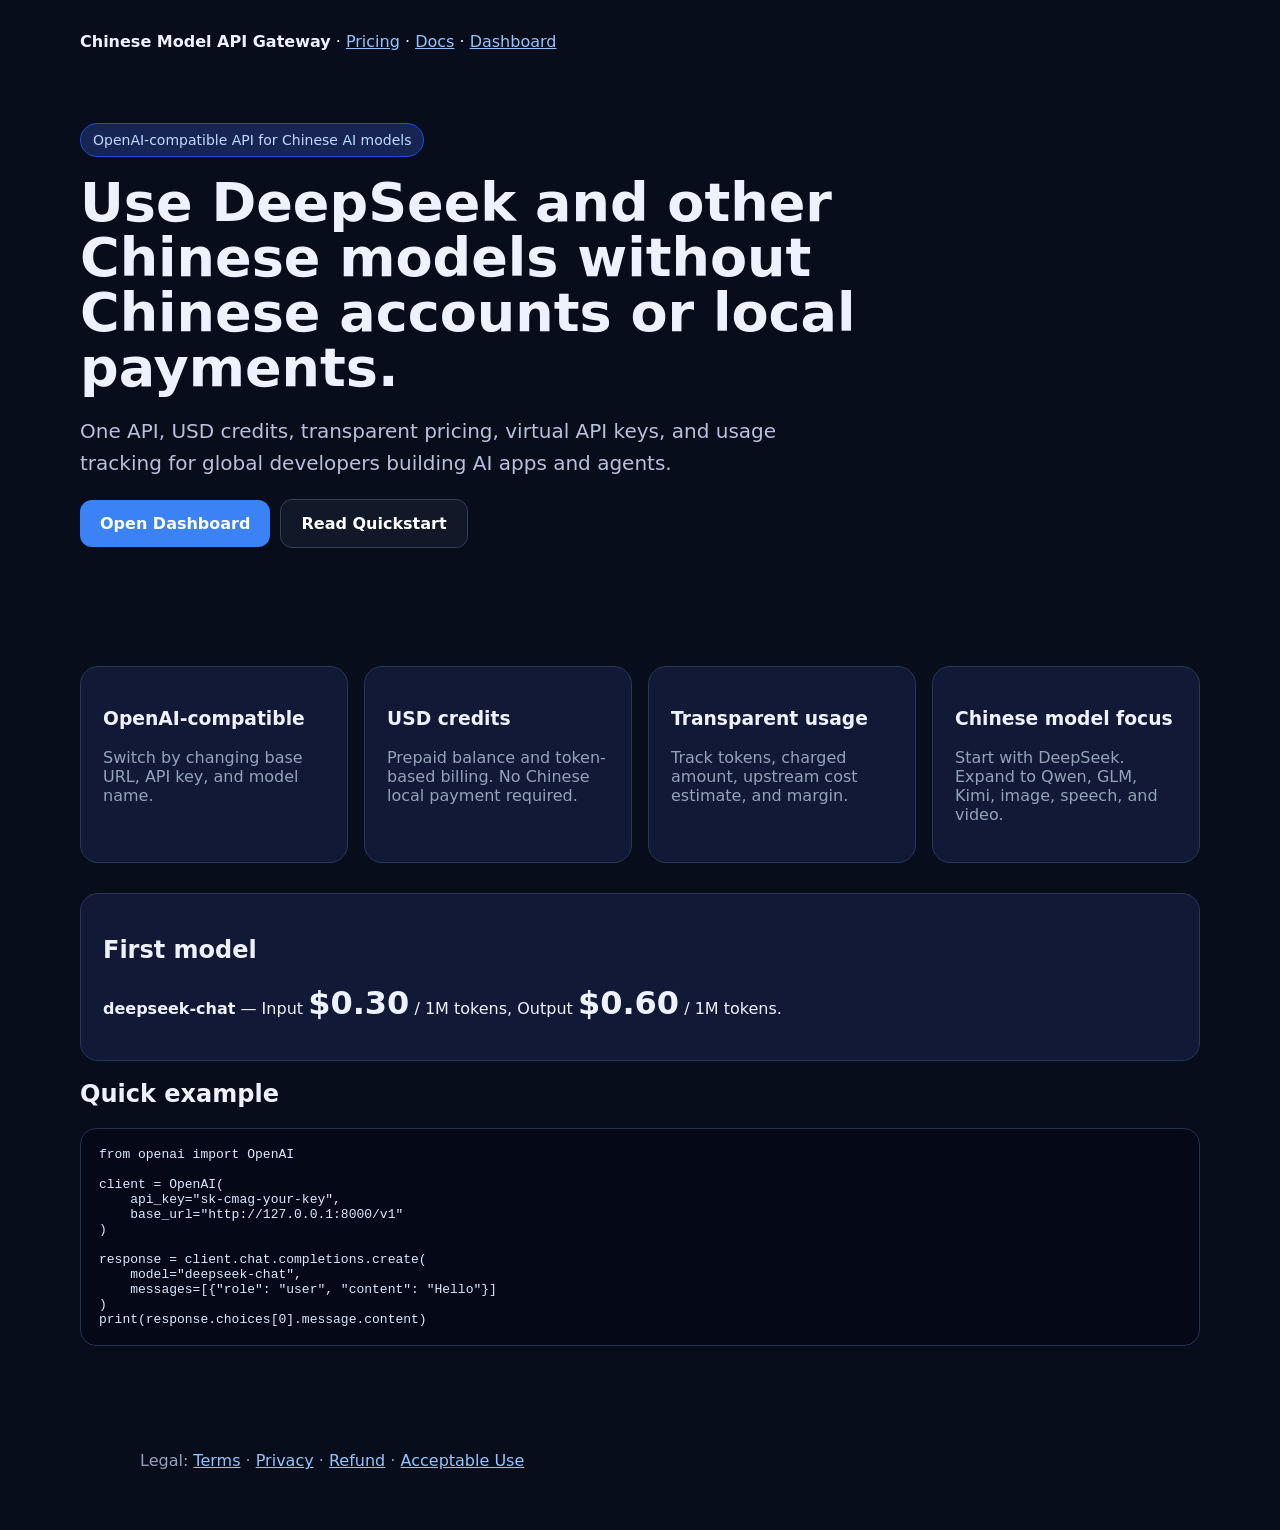
==== index.html @ 223d91c4 "Deploy ModelBridge API static preview site" ====
<!doctype html><html lang="en"><head><meta charset="utf-8"/><meta name="viewport" content="width=device-width,initial-scale=1"/><title>Chinese Model API Gateway</title><style>body{margin:0;font-family:Inter,system-ui,-apple-system,BlinkMacSystemFont,"Segoe UI",sans-serif;background:#080d1c;color:#eef2ff}a{color:#93c5fd}.wrap{max-width:1120px;margin:auto;padding:32px}.hero{padding:72px 0}.badge{display:inline-block;background:#172554;color:#bfdbfe;border:1px solid #1d4ed8;border-radius:999px;padding:8px 12px;font-size:14px}.h1{font-size:54px;line-height:1.02;font-weight:900;margin:18px 0;max-width:860px}.sub{font-size:20px;line-height:1.6;color:#b6c2da;max-width:780px}.btn{display:inline-block;background:#3b82f6;color:white;text-decoration:none;padding:14px 20px;border-radius:12px;font-weight:800;margin-right:10px}.btn2{background:#111827;border:1px solid #334155}.grid{display:grid;grid-template-columns:repeat(auto-fit,minmax(240px,1fr));gap:16px;margin:30px 0}.card{background:#111936;border:1px solid #293756;border-radius:18px;padding:22px}.muted{color:#94a3b8}.price{font-size:32px;font-weight:900}.code{background:#050816;border:1px solid #26334f;border-radius:16px;padding:18px;overflow:auto;color:#dbeafe}</style></head><body><div class="wrap"><nav><b>Chinese Model API Gateway</b> · <a href="pricing.html">Pricing</a> · <a href="docs/">Docs</a> · <a href="dashboard.html">Dashboard</a></nav><section class="hero"><span class="badge">OpenAI-compatible API for Chinese AI models</span><div class="h1">Use DeepSeek and other Chinese models without Chinese accounts or local payments.</div><p class="sub">One API, USD credits, transparent pricing, virtual API keys, and usage tracking for global developers building AI apps and agents.</p><p><a class="btn" href="dashboard.html">Open Dashboard</a><a class="btn btn2" href="docs/">Read Quickstart</a></p></section><section class="grid"><div class="card"><h3>OpenAI-compatible</h3><p class="muted">Switch by changing base URL, API key, and model name.</p></div><div class="card"><h3>USD credits</h3><p class="muted">Prepaid balance and token-based billing. No Chinese local payment required.</p></div><div class="card"><h3>Transparent usage</h3><p class="muted">Track tokens, charged amount, upstream cost estimate, and margin.</p></div><div class="card"><h3>Chinese model focus</h3><p class="muted">Start with DeepSeek. Expand to Qwen, GLM, Kimi, image, speech, and video.</p></div></section><section class="card"><h2>First model</h2><p><b>deepseek-chat</b> — Input <span class="price">$0.30</span> / 1M tokens, Output <span class="price">$0.60</span> / 1M tokens.</p></section><section><h2>Quick example</h2><pre class="code">from openai import OpenAI

client = OpenAI(
    api_key="sk-cmag-your-key",
    base_url="http://127.0.0.1:8000/v1"
)

response = client.chat.completions.create(
    model="deepseek-chat",
    messages=[{"role": "user", "content": "Hello"}]
)
print(response.choices[0].message.content)</pre></section></div><footer style="max-width:1000px;margin:40px auto;padding:20px;color:#94a3b8">Legal: <a href="legal/terms.html">Terms</a> · <a href="legal/privacy.html">Privacy</a> · <a href="legal/refund.html">Refund</a> · <a href="legal/acceptable-use.html">Acceptable Use</a></footer></body></html>
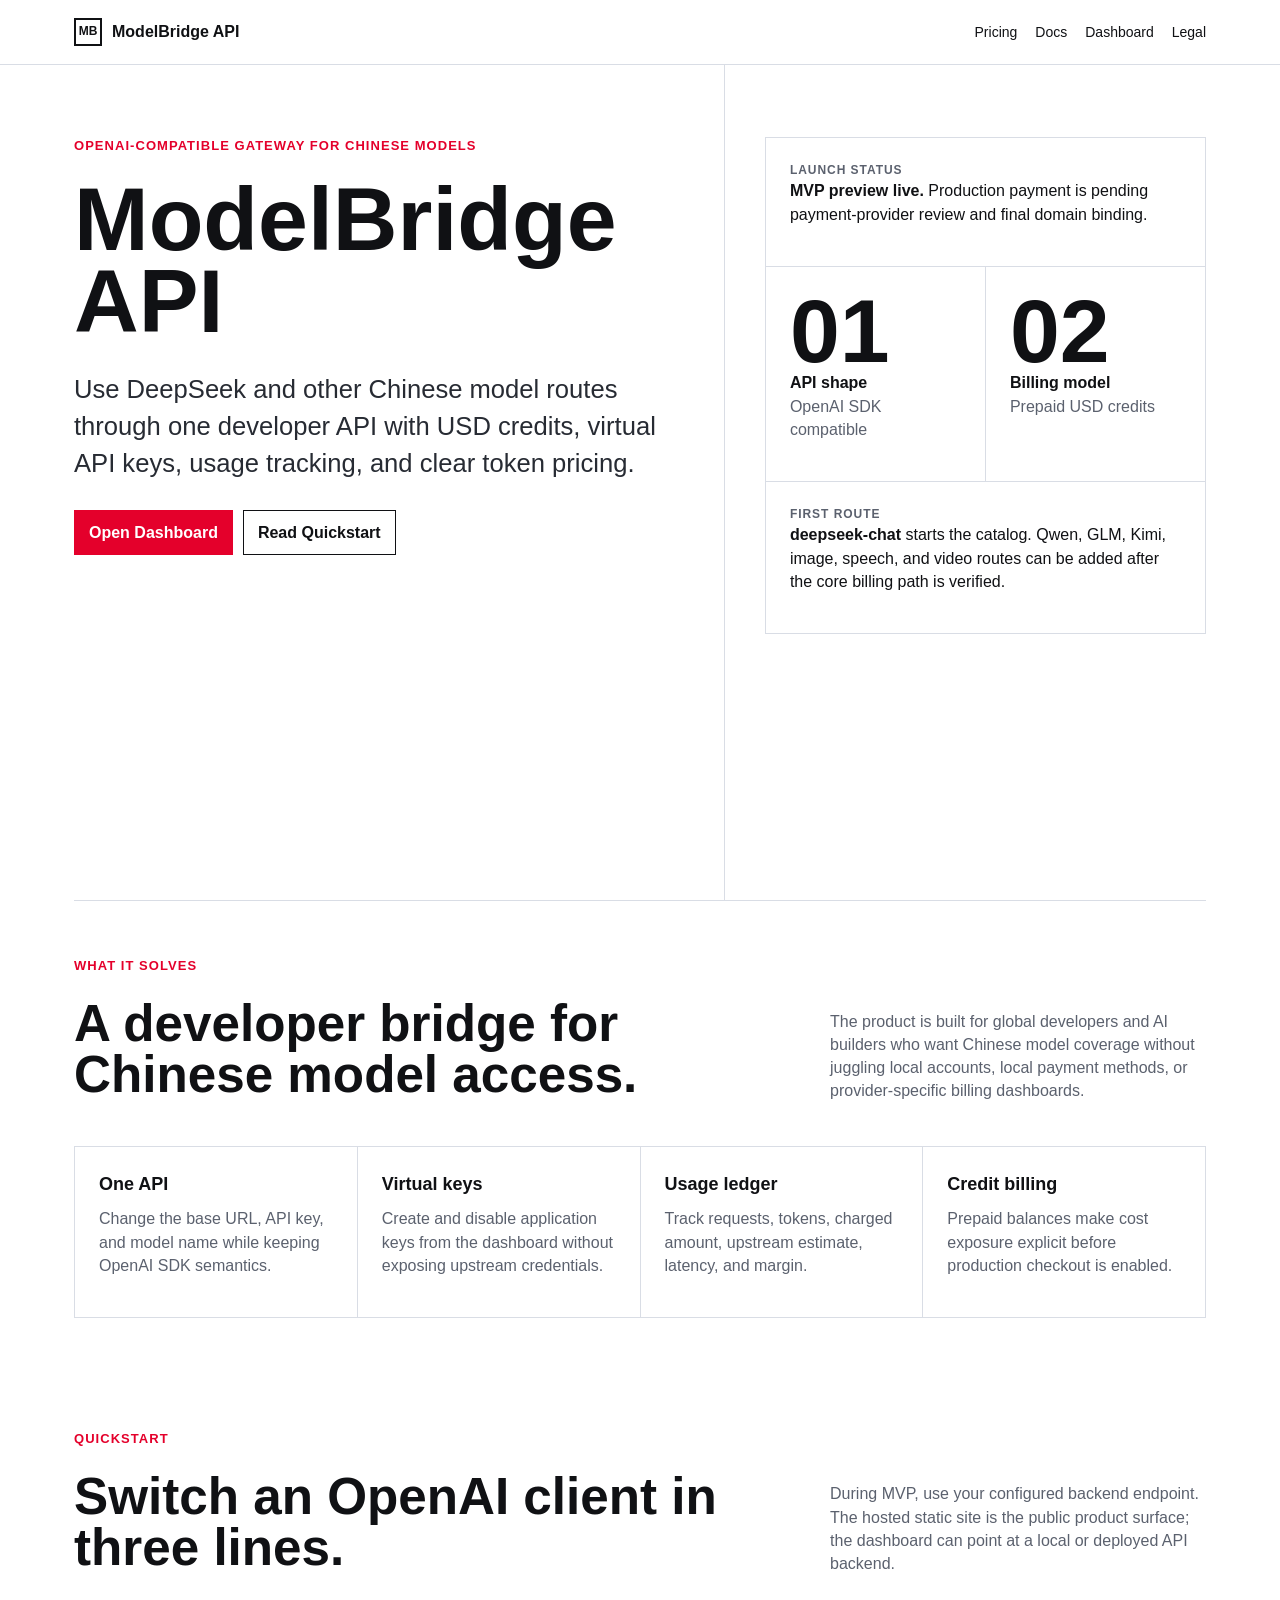
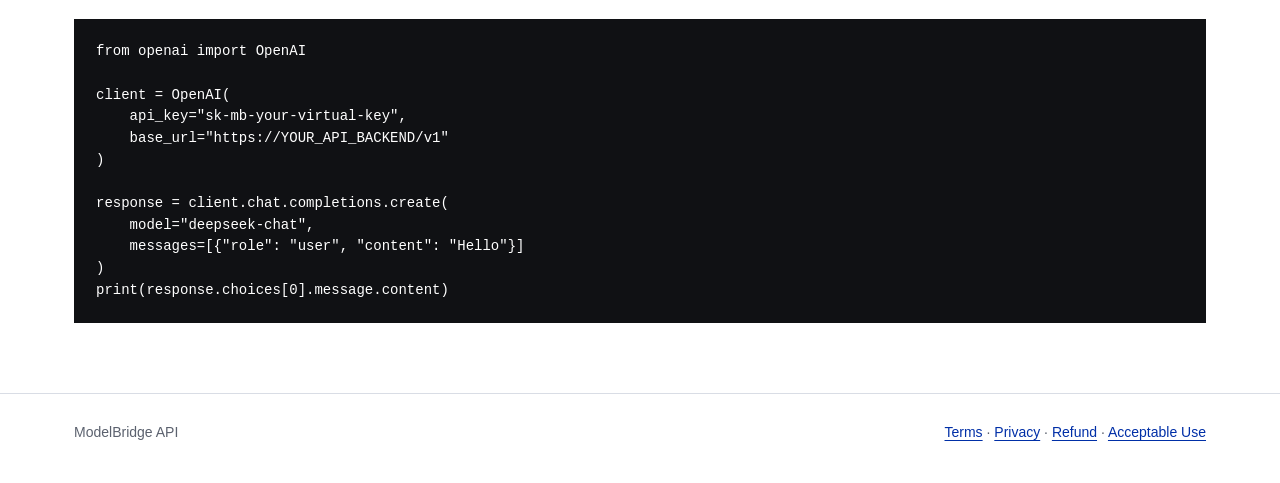
==== commit 90b320d3: "Polish ModelBridge static site" ====
--- a/index.html
+++ b/index.html
@@ -1,12 +1,102 @@
-<!doctype html><html lang="en"><head><meta charset="utf-8"/><meta name="viewport" content="width=device-width,initial-scale=1"/><title>Chinese Model API Gateway</title><style>body{margin:0;font-family:Inter,system-ui,-apple-system,BlinkMacSystemFont,"Segoe UI",sans-serif;background:#080d1c;color:#eef2ff}a{color:#93c5fd}.wrap{max-width:1120px;margin:auto;padding:32px}.hero{padding:72px 0}.badge{display:inline-block;background:#172554;color:#bfdbfe;border:1px solid #1d4ed8;border-radius:999px;padding:8px 12px;font-size:14px}.h1{font-size:54px;line-height:1.02;font-weight:900;margin:18px 0;max-width:860px}.sub{font-size:20px;line-height:1.6;color:#b6c2da;max-width:780px}.btn{display:inline-block;background:#3b82f6;color:white;text-decoration:none;padding:14px 20px;border-radius:12px;font-weight:800;margin-right:10px}.btn2{background:#111827;border:1px solid #334155}.grid{display:grid;grid-template-columns:repeat(auto-fit,minmax(240px,1fr));gap:16px;margin:30px 0}.card{background:#111936;border:1px solid #293756;border-radius:18px;padding:22px}.muted{color:#94a3b8}.price{font-size:32px;font-weight:900}.code{background:#050816;border:1px solid #26334f;border-radius:16px;padding:18px;overflow:auto;color:#dbeafe}</style></head><body><div class="wrap"><nav><b>Chinese Model API Gateway</b> · <a href="pricing.html">Pricing</a> · <a href="docs/">Docs</a> · <a href="dashboard.html">Dashboard</a></nav><section class="hero"><span class="badge">OpenAI-compatible API for Chinese AI models</span><div class="h1">Use DeepSeek and other Chinese models without Chinese accounts or local payments.</div><p class="sub">One API, USD credits, transparent pricing, virtual API keys, and usage tracking for global developers building AI apps and agents.</p><p><a class="btn" href="dashboard.html">Open Dashboard</a><a class="btn btn2" href="docs/">Read Quickstart</a></p></section><section class="grid"><div class="card"><h3>OpenAI-compatible</h3><p class="muted">Switch by changing base URL, API key, and model name.</p></div><div class="card"><h3>USD credits</h3><p class="muted">Prepaid balance and token-based billing. No Chinese local payment required.</p></div><div class="card"><h3>Transparent usage</h3><p class="muted">Track tokens, charged amount, upstream cost estimate, and margin.</p></div><div class="card"><h3>Chinese model focus</h3><p class="muted">Start with DeepSeek. Expand to Qwen, GLM, Kimi, image, speech, and video.</p></div></section><section class="card"><h2>First model</h2><p><b>deepseek-chat</b> — Input <span class="price">$0.30</span> / 1M tokens, Output <span class="price">$0.60</span> / 1M tokens.</p></section><section><h2>Quick example</h2><pre class="code">from openai import OpenAI
+<!doctype html>
+<html lang="en">
+<head>
+  <meta charset="utf-8" />
+  <meta name="viewport" content="width=device-width,initial-scale=1" />
+  <title>ModelBridge API</title>
+  <meta name="description" content="OpenAI-compatible API access for Chinese AI models, with USD credits, virtual API keys, and developer usage tracking." />
+  <link rel="stylesheet" href="styles.css" />
+</head>
+<body>
+  <header class="topbar">
+    <div class="shell nav">
+      <a class="brand" href="index.html"><span class="mark">MB</span><span>ModelBridge API</span></a>
+      <nav class="navlinks" aria-label="Primary navigation">
+        <a href="pricing.html">Pricing</a>
+        <a href="docs/">Docs</a>
+        <a href="dashboard.html">Dashboard</a>
+        <a href="legal/terms.html">Legal</a>
+      </nav>
+    </div>
+  </header>
+
+  <main class="shell">
+    <section class="hero">
+      <div class="hero-main">
+        <p class="eyebrow">OpenAI-compatible gateway for Chinese models</p>
+        <h1>ModelBridge API</h1>
+        <p class="lead">Use DeepSeek and other Chinese model routes through one developer API with USD credits, virtual API keys, usage tracking, and clear token pricing.</p>
+        <div class="actions">
+          <a class="button accent" href="dashboard.html">Open Dashboard</a>
+          <a class="button secondary" href="docs/">Read Quickstart</a>
+        </div>
+      </div>
+      <aside class="hero-side">
+        <div class="status-grid">
+          <div class="cell span-12">
+            <div class="label">Launch status</div>
+            <p><strong>MVP preview live.</strong> Production payment is pending payment-provider review and final domain binding.</p>
+          </div>
+          <div class="cell span-6">
+            <div class="number">01</div>
+            <p><strong>API shape</strong><br><span class="muted">OpenAI SDK compatible</span></p>
+          </div>
+          <div class="cell span-6">
+            <div class="number">02</div>
+            <p><strong>Billing model</strong><br><span class="muted">Prepaid USD credits</span></p>
+          </div>
+          <div class="cell span-12">
+            <div class="label">First route</div>
+            <p><strong>deepseek-chat</strong> starts the catalog. Qwen, GLM, Kimi, image, speech, and video routes can be added after the core billing path is verified.</p>
+          </div>
+        </div>
+      </aside>
+    </section>
+
+    <section class="section">
+      <div class="section-head">
+        <div>
+          <p class="eyebrow">What it solves</p>
+          <h2>A developer bridge for Chinese model access.</h2>
+        </div>
+        <p class="muted">The product is built for global developers and AI builders who want Chinese model coverage without juggling local accounts, local payment methods, or provider-specific billing dashboards.</p>
+      </div>
+      <div class="feature-grid">
+        <div class="cell span-3"><h3>One API</h3><p class="muted">Change the base URL, API key, and model name while keeping OpenAI SDK semantics.</p></div>
+        <div class="cell span-3"><h3>Virtual keys</h3><p class="muted">Create and disable application keys from the dashboard without exposing upstream credentials.</p></div>
+        <div class="cell span-3"><h3>Usage ledger</h3><p class="muted">Track requests, tokens, charged amount, upstream estimate, latency, and margin.</p></div>
+        <div class="cell span-3"><h3>Credit billing</h3><p class="muted">Prepaid balances make cost exposure explicit before production checkout is enabled.</p></div>
+      </div>
+    </section>
+
+    <section class="section">
+      <div class="section-head">
+        <div>
+          <p class="eyebrow">Quickstart</p>
+          <h2>Switch an OpenAI client in three lines.</h2>
+        </div>
+        <p class="muted">During MVP, use your configured backend endpoint. The hosted static site is the public product surface; the dashboard can point at a local or deployed API backend.</p>
+      </div>
+      <pre class="code">from openai import OpenAI
 
 client = OpenAI(
-    api_key="sk-cmag-your-key",
-    base_url="http://127.0.0.1:8000/v1"
+    api_key="sk-mb-your-virtual-key",
+    base_url="https://YOUR_API_BACKEND/v1"
 )
 
 response = client.chat.completions.create(
     model="deepseek-chat",
     messages=[{"role": "user", "content": "Hello"}]
 )
-print(response.choices[0].message.content)</pre></section></div><footer style="max-width:1000px;margin:40px auto;padding:20px;color:#94a3b8">Legal: <a href="legal/terms.html">Terms</a> · <a href="legal/privacy.html">Privacy</a> · <a href="legal/refund.html">Refund</a> · <a href="legal/acceptable-use.html">Acceptable Use</a></footer></body></html>
+print(response.choices[0].message.content)</pre>
+    </section>
+  </main>
+
+  <footer class="footer">
+    <div class="shell">
+      <span>ModelBridge API</span>
+      <span><a href="legal/terms.html">Terms</a> · <a href="legal/privacy.html">Privacy</a> · <a href="legal/refund.html">Refund</a> · <a href="legal/acceptable-use.html">Acceptable Use</a></span>
+    </div>
+  </footer>
+</body>
+</html>
--- a/styles.css
+++ b/styles.css
@@ -0,0 +1,363 @@
+:root {
+  --surface: #ffffff;
+  --paper: #f7f7f8;
+  --ink: #101114;
+  --muted: #5b616e;
+  --rule: #d9dde5;
+  --accent: #e4002b;
+  --blue: #002fa7;
+  --black: #000000;
+  --ok: #0f7a43;
+  --warn: #9a5b00;
+  --bad: #b42318;
+  --max: 1180px;
+}
+
+* {
+  box-sizing: border-box;
+}
+
+body {
+  margin: 0;
+  background: var(--surface);
+  color: var(--ink);
+  font-family: "Helvetica Neue", Helvetica, Arial, sans-serif;
+  line-height: 1.45;
+}
+
+a {
+  color: var(--blue);
+  text-decoration-thickness: 1px;
+  text-underline-offset: 3px;
+}
+
+.shell {
+  max-width: var(--max);
+  margin: 0 auto;
+  padding: 0 24px;
+}
+
+.topbar {
+  border-bottom: 1px solid var(--rule);
+  background: rgba(255, 255, 255, 0.94);
+  position: sticky;
+  top: 0;
+  z-index: 20;
+  backdrop-filter: blur(10px);
+}
+
+.nav {
+  min-height: 64px;
+  display: flex;
+  align-items: center;
+  justify-content: space-between;
+  gap: 24px;
+}
+
+.brand {
+  display: inline-flex;
+  align-items: center;
+  gap: 10px;
+  color: var(--ink);
+  text-decoration: none;
+  font-weight: 800;
+  letter-spacing: 0;
+}
+
+.mark {
+  width: 28px;
+  height: 28px;
+  border: 2px solid var(--ink);
+  display: grid;
+  place-items: center;
+  font-size: 12px;
+  font-weight: 900;
+}
+
+.navlinks {
+  display: flex;
+  align-items: center;
+  gap: 18px;
+  flex-wrap: wrap;
+}
+
+.navlinks a {
+  color: var(--ink);
+  text-decoration: none;
+  font-size: 14px;
+}
+
+.navlinks a:hover {
+  color: var(--accent);
+}
+
+.button,
+button {
+  border: 1px solid var(--ink);
+  background: var(--ink);
+  color: #fff;
+  min-height: 42px;
+  padding: 10px 14px;
+  font: inherit;
+  font-weight: 700;
+  text-decoration: none;
+  display: inline-flex;
+  align-items: center;
+  justify-content: center;
+  gap: 8px;
+  cursor: pointer;
+  border-radius: 0;
+}
+
+.button.secondary,
+button.secondary {
+  background: #fff;
+  color: var(--ink);
+}
+
+.button.accent,
+button.accent {
+  border-color: var(--accent);
+  background: var(--accent);
+}
+
+.hero {
+  display: grid;
+  grid-template-columns: minmax(0, 1.15fr) minmax(320px, 0.85fr);
+  border-bottom: 1px solid var(--rule);
+  min-height: calc(100vh - 64px);
+}
+
+.hero-main {
+  padding: 72px 40px 72px 0;
+  border-right: 1px solid var(--rule);
+}
+
+.hero-side {
+  padding: 72px 0 72px 40px;
+}
+
+.eyebrow {
+  color: var(--accent);
+  font-size: 13px;
+  font-weight: 800;
+  text-transform: uppercase;
+  letter-spacing: 0.08em;
+  margin: 0 0 22px;
+}
+
+h1,
+.h1 {
+  font-size: clamp(44px, 7vw, 92px);
+  line-height: 0.92;
+  letter-spacing: 0;
+  margin: 0 0 28px;
+  font-weight: 900;
+}
+
+h2 {
+  font-size: clamp(28px, 4vw, 52px);
+  line-height: 1;
+  letter-spacing: 0;
+  margin: 0 0 18px;
+}
+
+h3 {
+  font-size: 18px;
+  margin: 0 0 10px;
+}
+
+p {
+  margin: 0 0 16px;
+}
+
+.lead {
+  font-size: clamp(19px, 2vw, 26px);
+  max-width: 760px;
+  color: #272b33;
+}
+
+.muted {
+  color: var(--muted);
+}
+
+.actions {
+  display: flex;
+  flex-wrap: wrap;
+  gap: 10px;
+  margin-top: 28px;
+}
+
+.status-grid,
+.feature-grid,
+.pricing-grid,
+.form-grid,
+.metric-grid {
+  display: grid;
+  grid-template-columns: repeat(12, 1fr);
+  border-top: 1px solid var(--rule);
+  border-left: 1px solid var(--rule);
+}
+
+.cell,
+.card {
+  border-right: 1px solid var(--rule);
+  border-bottom: 1px solid var(--rule);
+  padding: 24px;
+  background: #fff;
+}
+
+.span-3 { grid-column: span 3; }
+.span-4 { grid-column: span 4; }
+.span-5 { grid-column: span 5; }
+.span-6 { grid-column: span 6; }
+.span-7 { grid-column: span 7; }
+.span-8 { grid-column: span 8; }
+.span-12 { grid-column: span 12; }
+
+.number {
+  font-size: clamp(48px, 7vw, 96px);
+  line-height: 0.9;
+  font-weight: 900;
+}
+
+.label {
+  font-size: 12px;
+  color: var(--muted);
+  text-transform: uppercase;
+  letter-spacing: 0.08em;
+  font-weight: 800;
+}
+
+.section {
+  padding: 56px 0;
+}
+
+.section-head {
+  display: grid;
+  grid-template-columns: minmax(0, 0.8fr) minmax(280px, 0.42fr);
+  gap: 40px;
+  align-items: end;
+  margin-bottom: 28px;
+}
+
+.code {
+  background: var(--ink);
+  color: #fff;
+  padding: 22px;
+  overflow: auto;
+  font-family: "SFMono-Regular", Consolas, "Liberation Mono", monospace;
+  font-size: 14px;
+  line-height: 1.55;
+  border: 0;
+}
+
+.table-wrap {
+  overflow: auto;
+  border: 1px solid var(--rule);
+}
+
+table {
+  width: 100%;
+  border-collapse: collapse;
+  background: #fff;
+}
+
+th,
+td {
+  text-align: left;
+  padding: 14px 16px;
+  border-bottom: 1px solid var(--rule);
+  vertical-align: top;
+  font-size: 14px;
+}
+
+th {
+  font-size: 12px;
+  text-transform: uppercase;
+  letter-spacing: 0.08em;
+}
+
+tr:last-child td {
+  border-bottom: 0;
+}
+
+input,
+select {
+  width: 100%;
+  min-height: 42px;
+  border: 1px solid var(--ink);
+  border-radius: 0;
+  background: #fff;
+  color: var(--ink);
+  padding: 10px 12px;
+  font: inherit;
+}
+
+.field {
+  display: grid;
+  gap: 6px;
+}
+
+.field label {
+  font-size: 12px;
+  text-transform: uppercase;
+  letter-spacing: 0.08em;
+  font-weight: 800;
+}
+
+.notice {
+  border-left: 6px solid var(--accent);
+  padding: 16px 18px;
+  background: var(--paper);
+}
+
+.ok { color: var(--ok); }
+.warn { color: var(--warn); }
+.bad { color: var(--bad); }
+.keyrow { word-break: break-all; }
+
+.footer {
+  border-top: 1px solid var(--rule);
+  padding: 28px 0 40px;
+  color: var(--muted);
+  font-size: 14px;
+}
+
+.footer .shell {
+  display: flex;
+  justify-content: space-between;
+  gap: 20px;
+  flex-wrap: wrap;
+}
+
+@media (max-width: 900px) {
+  .hero,
+  .section-head {
+    grid-template-columns: 1fr;
+  }
+
+  .hero-main {
+    border-right: 0;
+    padding: 48px 0 32px;
+  }
+
+  .hero-side {
+    padding: 0 0 48px;
+  }
+
+  .span-3,
+  .span-4,
+  .span-5,
+  .span-6,
+  .span-7,
+  .span-8 {
+    grid-column: span 12;
+  }
+
+  .nav {
+    align-items: flex-start;
+    flex-direction: column;
+    padding: 14px 0;
+  }
+}
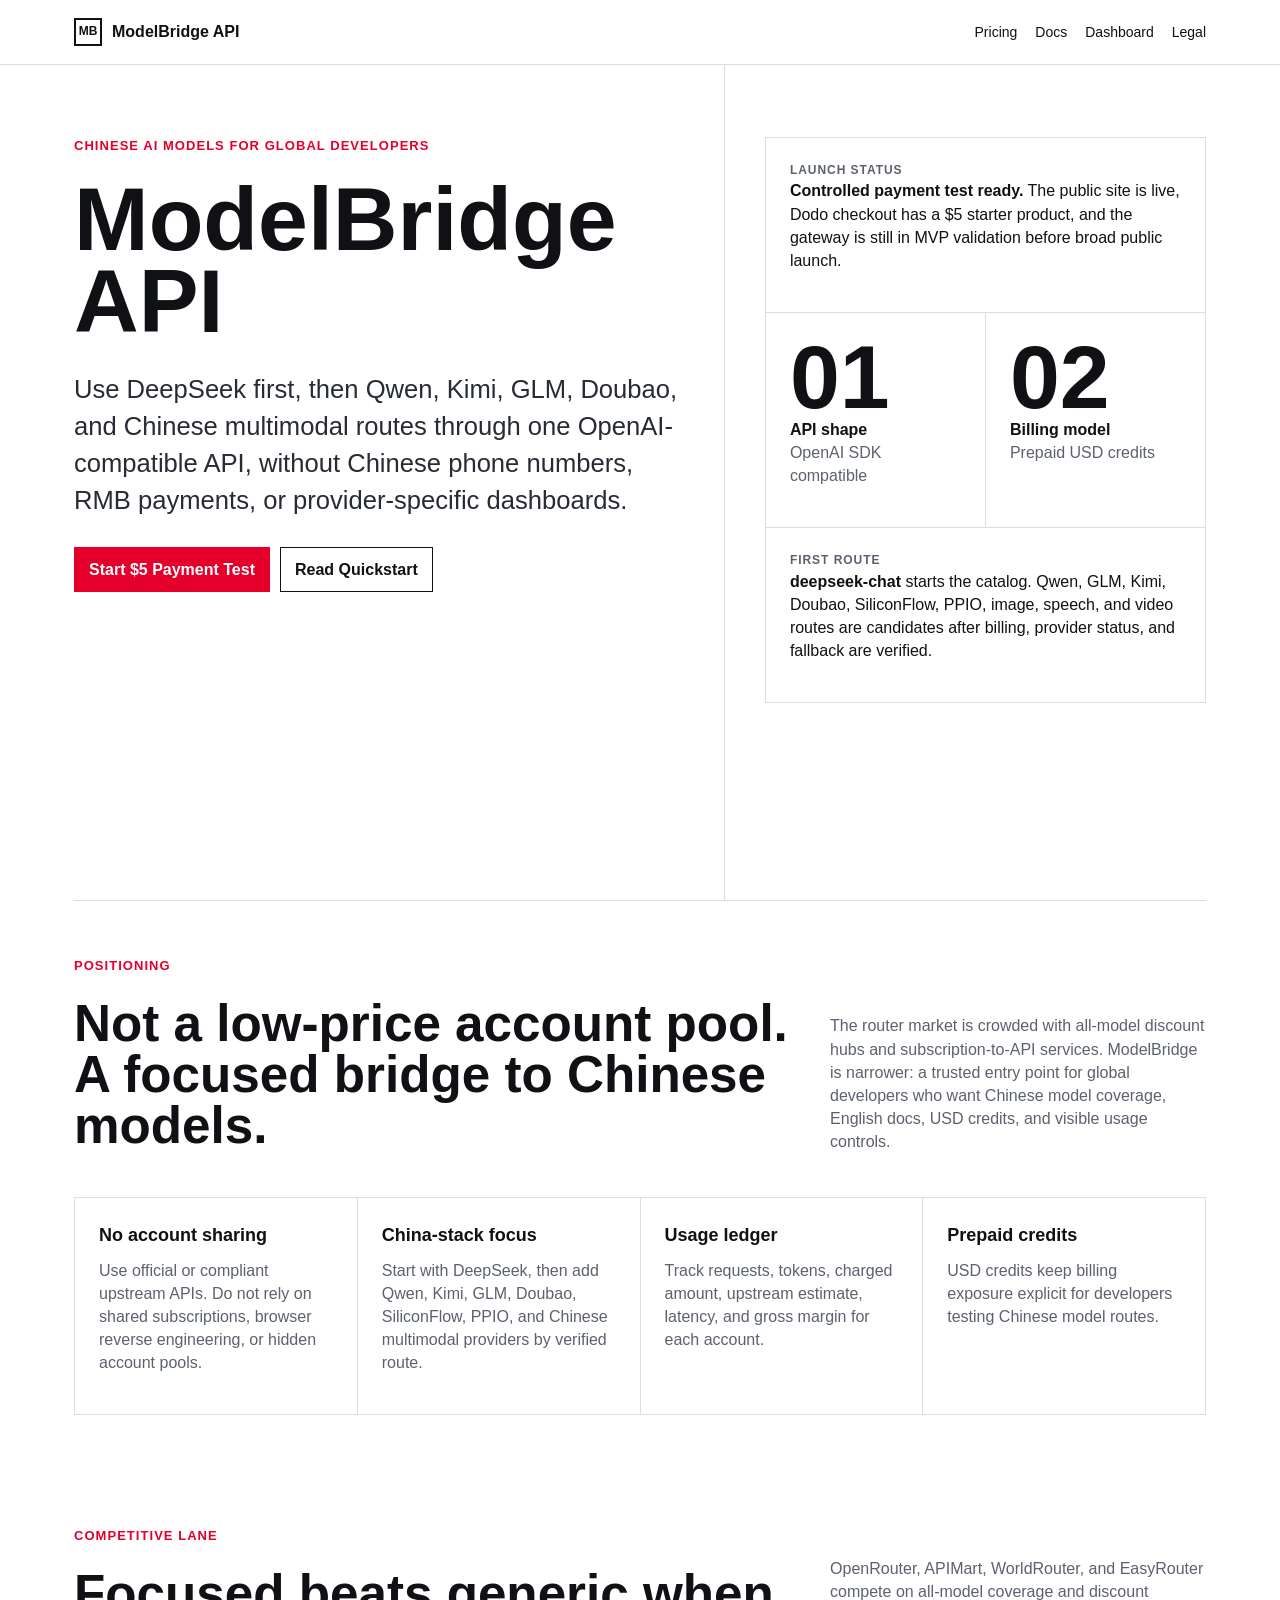
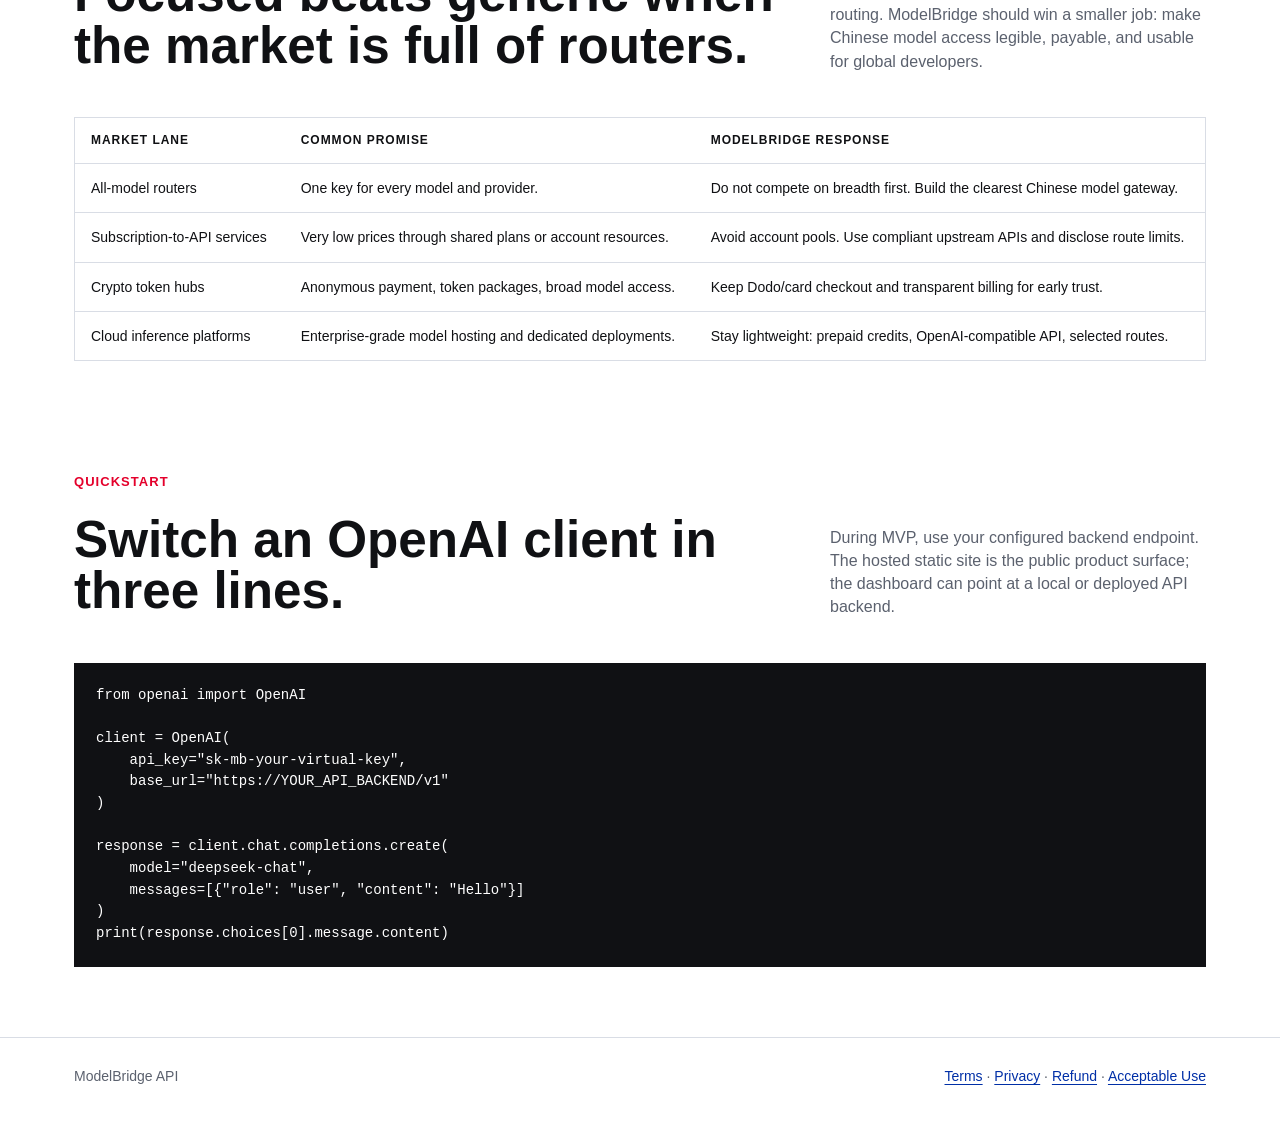
==== commit 13d3a581: "Refine ModelBridge positioning and payment test" ====
--- a/index.html
+++ b/index.html
@@ -4,7 +4,7 @@
   <meta charset="utf-8" />
   <meta name="viewport" content="width=device-width,initial-scale=1" />
   <title>ModelBridge API</title>
-  <meta name="description" content="OpenAI-compatible API access for Chinese AI models, with USD credits, virtual API keys, and developer usage tracking." />
+  <meta name="description" content="OpenAI-compatible Chinese AI model gateway for global developers, with USD credits, virtual API keys, usage tracking, and transparent upstream routing." />
   <link rel="stylesheet" href="styles.css" />
 </head>
 <body>
@@ -23,11 +23,11 @@
   <main class="shell">
     <section class="hero">
       <div class="hero-main">
-        <p class="eyebrow">OpenAI-compatible gateway for Chinese models</p>
+        <p class="eyebrow">Chinese AI models for global developers</p>
         <h1>ModelBridge API</h1>
-        <p class="lead">Use DeepSeek and other Chinese model routes through one developer API with USD credits, virtual API keys, usage tracking, and clear token pricing.</p>
+        <p class="lead">Use DeepSeek first, then Qwen, Kimi, GLM, Doubao, and Chinese multimodal routes through one OpenAI-compatible API, without Chinese phone numbers, RMB payments, or provider-specific dashboards.</p>
         <div class="actions">
-          <a class="button accent" href="dashboard.html">Open Dashboard</a>
+          <a class="button accent" href="pricing.html#payment-test">Start $5 Payment Test</a>
           <a class="button secondary" href="docs/">Read Quickstart</a>
         </div>
       </div>
@@ -35,7 +35,7 @@
         <div class="status-grid">
           <div class="cell span-12">
             <div class="label">Launch status</div>
-            <p><strong>MVP preview live.</strong> Production payment is pending payment-provider review and final domain binding.</p>
+            <p><strong>Controlled payment test ready.</strong> The public site is live, Dodo checkout has a $5 starter product, and the gateway is still in MVP validation before broad public launch.</p>
           </div>
           <div class="cell span-6">
             <div class="number">01</div>
@@ -47,7 +47,7 @@
           </div>
           <div class="cell span-12">
             <div class="label">First route</div>
-            <p><strong>deepseek-chat</strong> starts the catalog. Qwen, GLM, Kimi, image, speech, and video routes can be added after the core billing path is verified.</p>
+            <p><strong>deepseek-chat</strong> starts the catalog. Qwen, GLM, Kimi, Doubao, SiliconFlow, PPIO, image, speech, and video routes are candidates after billing, provider status, and fallback are verified.</p>
           </div>
         </div>
       </aside>
@@ -56,16 +56,37 @@
     <section class="section">
       <div class="section-head">
         <div>
-          <p class="eyebrow">What it solves</p>
-          <h2>A developer bridge for Chinese model access.</h2>
+          <p class="eyebrow">Positioning</p>
+          <h2>Not a low-price account pool. A focused bridge to Chinese models.</h2>
         </div>
-        <p class="muted">The product is built for global developers and AI builders who want Chinese model coverage without juggling local accounts, local payment methods, or provider-specific billing dashboards.</p>
+        <p class="muted">The router market is crowded with all-model discount hubs and subscription-to-API services. ModelBridge is narrower: a trusted entry point for global developers who want Chinese model coverage, English docs, USD credits, and visible usage controls.</p>
       </div>
       <div class="feature-grid">
-        <div class="cell span-3"><h3>One API</h3><p class="muted">Change the base URL, API key, and model name while keeping OpenAI SDK semantics.</p></div>
-        <div class="cell span-3"><h3>Virtual keys</h3><p class="muted">Create and disable application keys from the dashboard without exposing upstream credentials.</p></div>
-        <div class="cell span-3"><h3>Usage ledger</h3><p class="muted">Track requests, tokens, charged amount, upstream estimate, latency, and margin.</p></div>
-        <div class="cell span-3"><h3>Credit billing</h3><p class="muted">Prepaid balances make cost exposure explicit before production checkout is enabled.</p></div>
+        <div class="cell span-3"><h3>No account sharing</h3><p class="muted">Use official or compliant upstream APIs. Do not rely on shared subscriptions, browser reverse engineering, or hidden account pools.</p></div>
+        <div class="cell span-3"><h3>China-stack focus</h3><p class="muted">Start with DeepSeek, then add Qwen, Kimi, GLM, Doubao, SiliconFlow, PPIO, and Chinese multimodal providers by verified route.</p></div>
+        <div class="cell span-3"><h3>Usage ledger</h3><p class="muted">Track requests, tokens, charged amount, upstream estimate, latency, and gross margin for each account.</p></div>
+        <div class="cell span-3"><h3>Prepaid credits</h3><p class="muted">USD credits keep billing exposure explicit for developers testing Chinese model routes.</p></div>
+      </div>
+    </section>
+
+    <section class="section">
+      <div class="section-head">
+        <div>
+          <p class="eyebrow">Competitive lane</p>
+          <h2>Focused beats generic when the market is full of routers.</h2>
+        </div>
+        <p class="muted">OpenRouter, APIMart, WorldRouter, and EasyRouter compete on all-model coverage and discount routing. ModelBridge should win a smaller job: make Chinese model access legible, payable, and usable for global developers.</p>
+      </div>
+      <div class="table-wrap">
+        <table>
+          <thead><tr><th>Market lane</th><th>Common promise</th><th>ModelBridge response</th></tr></thead>
+          <tbody>
+            <tr><td>All-model routers</td><td>One key for every model and provider.</td><td>Do not compete on breadth first. Build the clearest Chinese model gateway.</td></tr>
+            <tr><td>Subscription-to-API services</td><td>Very low prices through shared plans or account resources.</td><td>Avoid account pools. Use compliant upstream APIs and disclose route limits.</td></tr>
+            <tr><td>Crypto token hubs</td><td>Anonymous payment, token packages, broad model access.</td><td>Keep Dodo/card checkout and transparent billing for early trust.</td></tr>
+            <tr><td>Cloud inference platforms</td><td>Enterprise-grade model hosting and dedicated deployments.</td><td>Stay lightweight: prepaid credits, OpenAI-compatible API, selected routes.</td></tr>
+          </tbody>
+        </table>
       </div>
     </section>
 
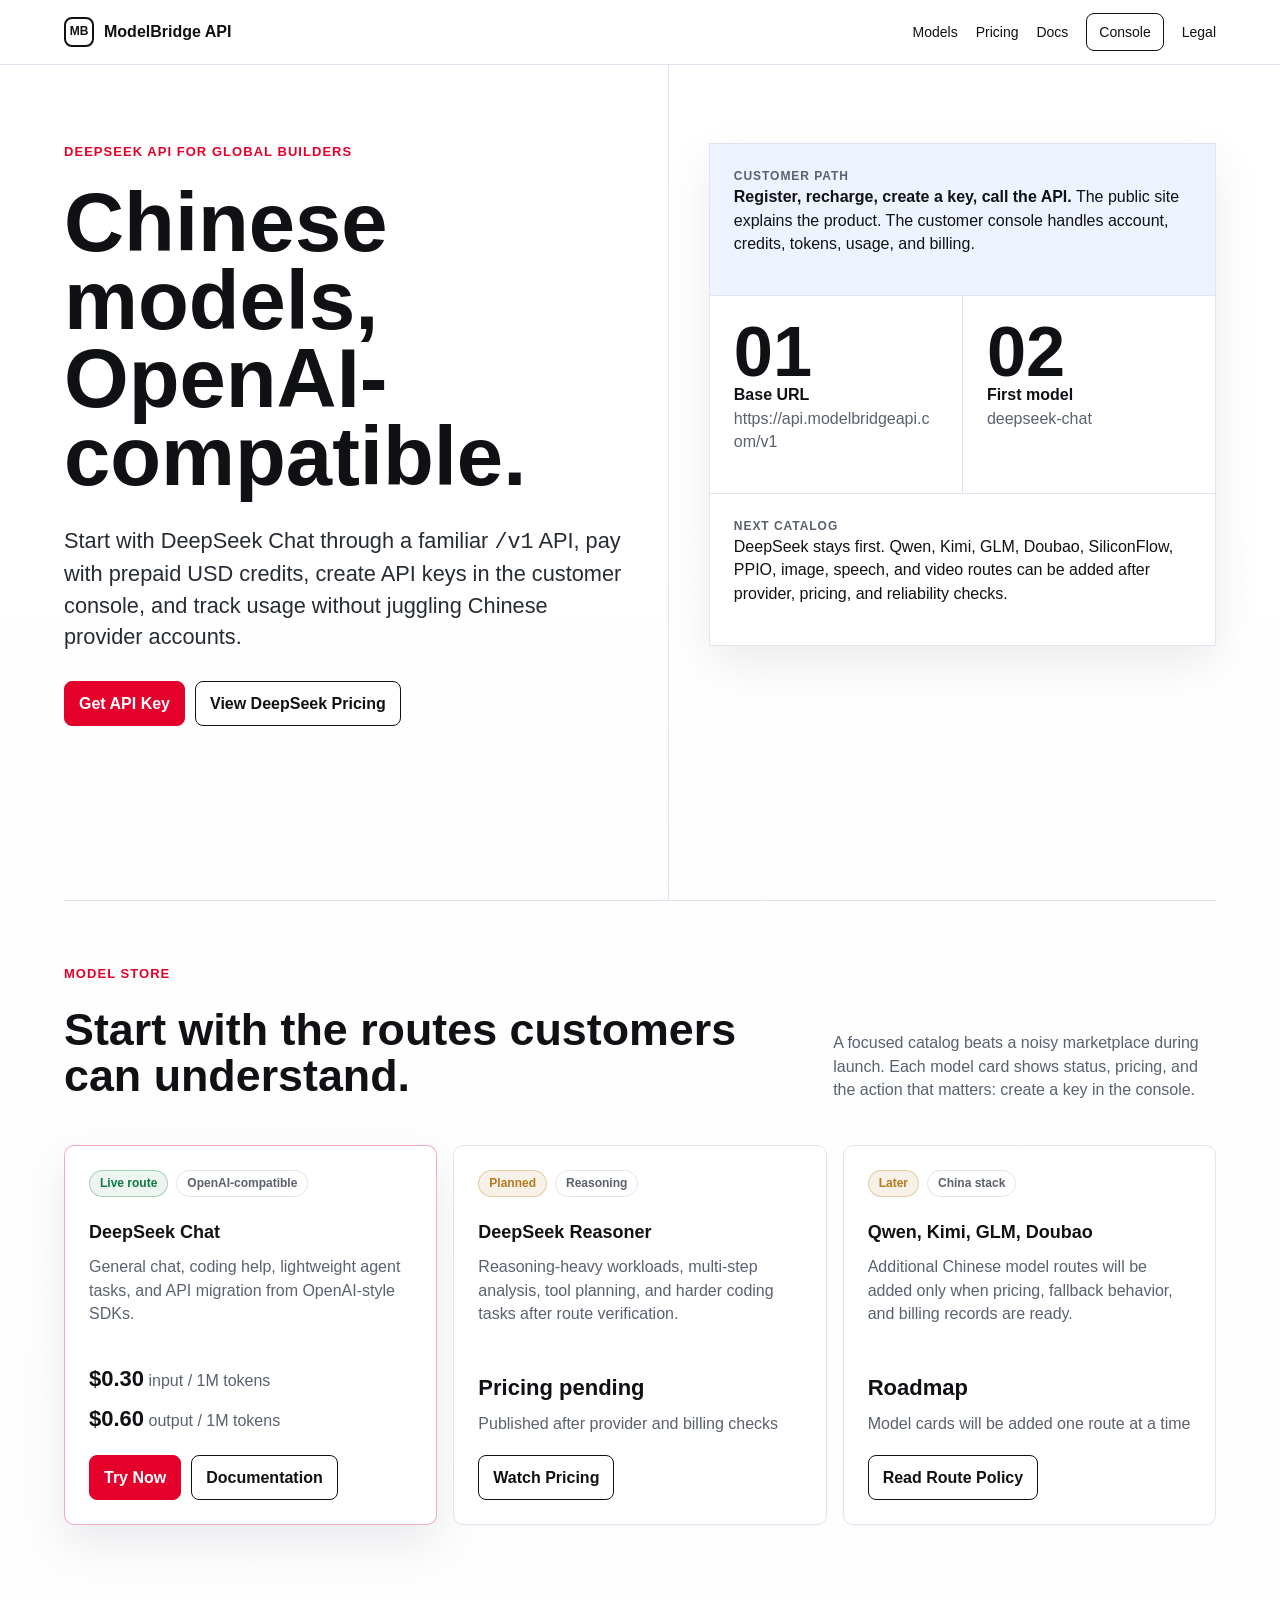
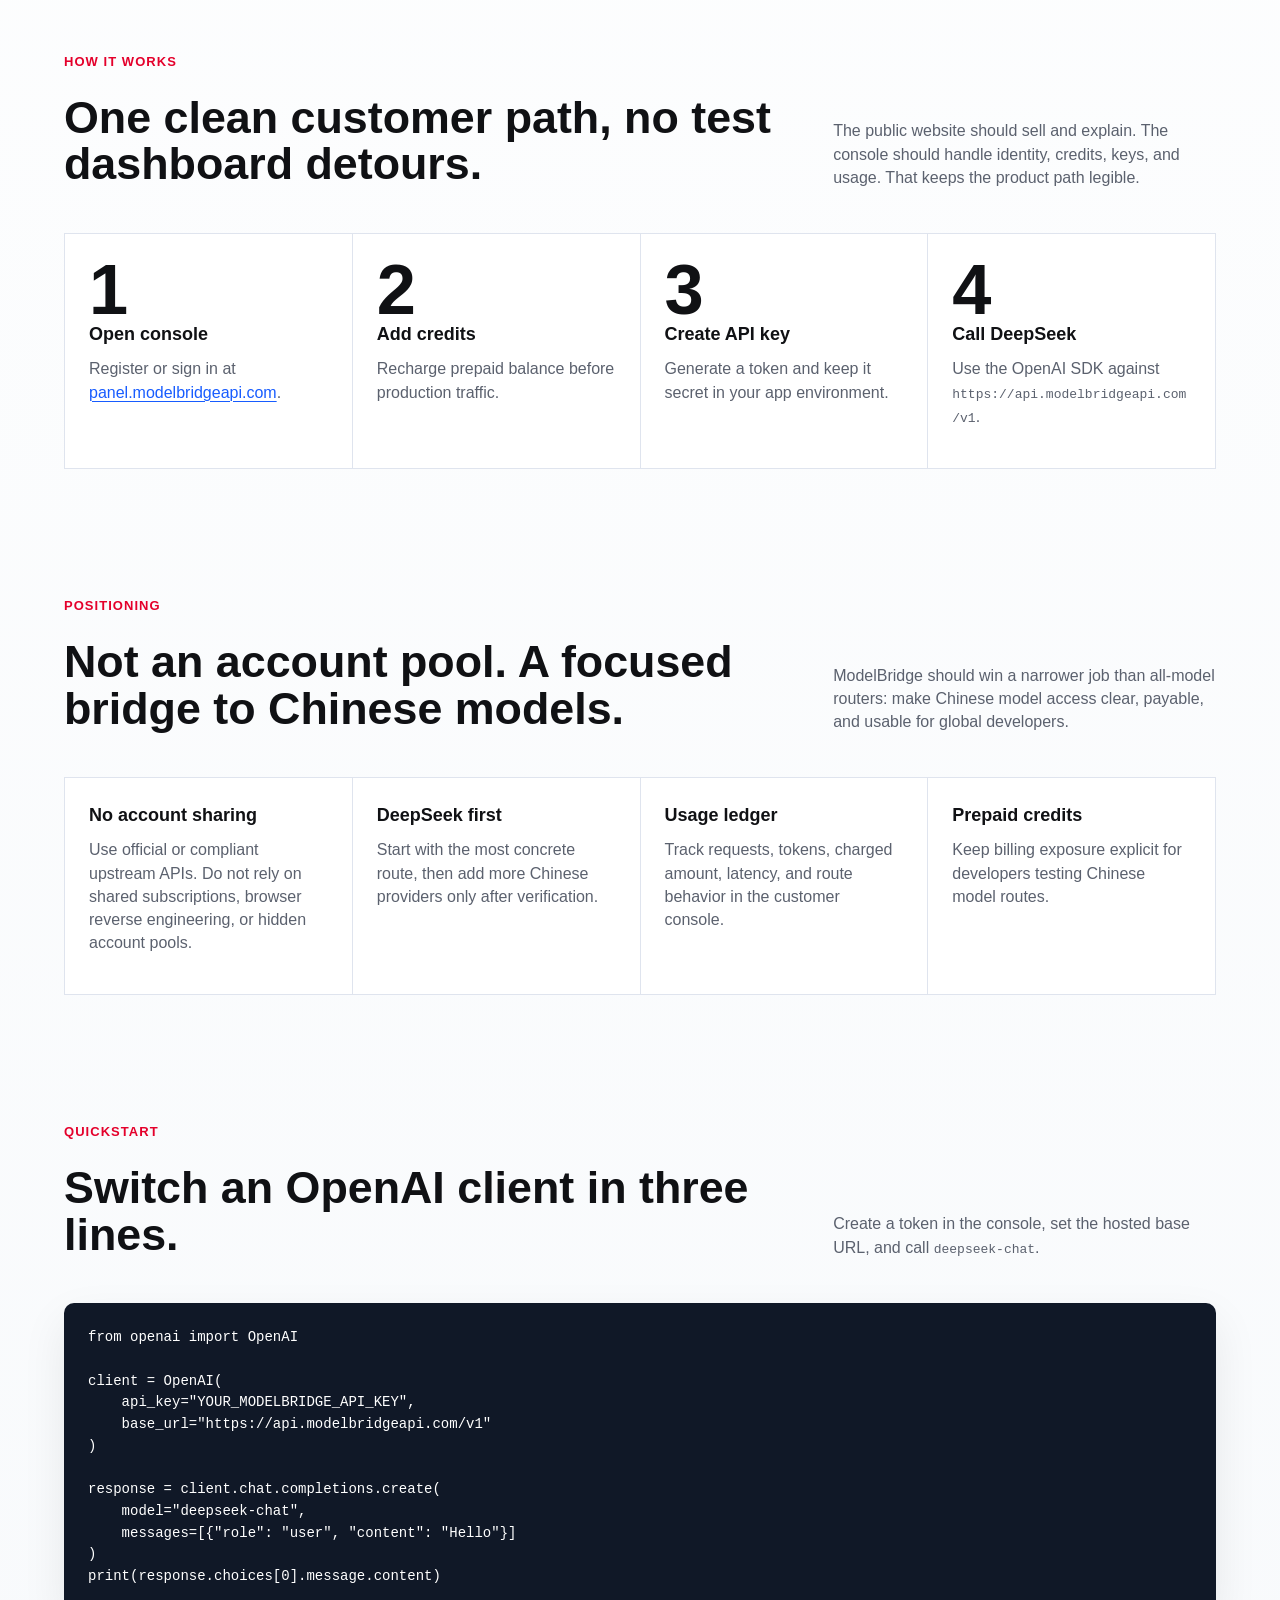
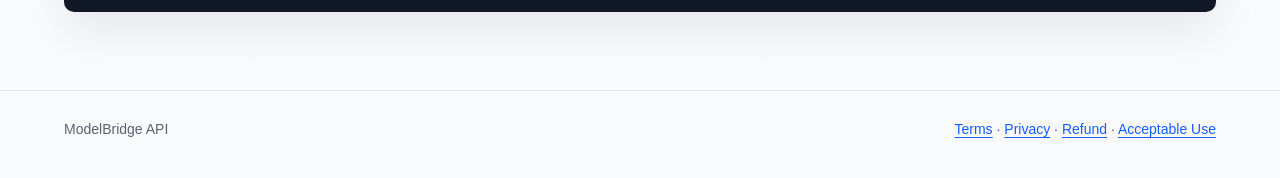
==== commit e024cc9e: "Rework site for formal console flow" ====
--- a/index.html
+++ b/index.html
@@ -4,7 +4,7 @@
   <meta charset="utf-8" />
   <meta name="viewport" content="width=device-width,initial-scale=1" />
   <title>ModelBridge API</title>
-  <meta name="description" content="OpenAI-compatible Chinese AI model gateway for global developers, with USD credits, virtual API keys, usage tracking, and transparent upstream routing." />
+  <meta name="description" content="DeepSeek-first, OpenAI-compatible API access for global developers, with prepaid credits, API keys, usage tracking, and a formal customer console." />
   <link rel="stylesheet" href="styles.css" />
 </head>
 <body>
@@ -12,9 +12,10 @@
     <div class="shell nav">
       <a class="brand" href="index.html"><span class="mark">MB</span><span>ModelBridge API</span></a>
       <nav class="navlinks" aria-label="Primary navigation">
+        <a href="#models">Models</a>
         <a href="pricing.html">Pricing</a>
         <a href="docs/">Docs</a>
-        <a href="dashboard.html">Dashboard</a>
+        <a class="nav-cta" href="https://panel.modelbridgeapi.com">Console</a>
         <a href="legal/terms.html">Legal</a>
       </nav>
     </div>
@@ -23,70 +24,123 @@
   <main class="shell">
     <section class="hero">
       <div class="hero-main">
-        <p class="eyebrow">Chinese AI models for global developers</p>
-        <h1>ModelBridge API</h1>
-        <p class="lead">Use DeepSeek first, then Qwen, Kimi, GLM, Doubao, and Chinese multimodal routes through one OpenAI-compatible API, without Chinese phone numbers, RMB payments, or provider-specific dashboards.</p>
+        <p class="eyebrow">DeepSeek API for global builders</p>
+        <h1>Chinese models, OpenAI-compatible.</h1>
+        <p class="lead">Start with DeepSeek Chat through a familiar <code>/v1</code> API, pay with prepaid USD credits, create API keys in the customer console, and track usage without juggling Chinese provider accounts.</p>
         <div class="actions">
-          <a class="button accent" href="pricing.html#payment-test">Start $5 Payment Test</a>
-          <a class="button secondary" href="docs/">Read Quickstart</a>
+          <a class="button accent" href="https://panel.modelbridgeapi.com">Get API Key</a>
+          <a class="button secondary" href="pricing.html">View DeepSeek Pricing</a>
         </div>
       </div>
       <aside class="hero-side">
         <div class="status-grid">
           <div class="cell span-12">
-            <div class="label">Launch status</div>
-            <p><strong>Controlled payment test ready.</strong> The public site is live, Dodo checkout has a $5 starter product, and the gateway is still in MVP validation before broad public launch.</p>
+            <div class="label">Customer path</div>
+            <p><strong>Register, recharge, create a key, call the API.</strong> The public site explains the product. The customer console handles account, credits, tokens, usage, and billing.</p>
           </div>
           <div class="cell span-6">
             <div class="number">01</div>
-            <p><strong>API shape</strong><br><span class="muted">OpenAI SDK compatible</span></p>
+            <p><strong>Base URL</strong><br><span class="muted">https://api.modelbridgeapi.com/v1</span></p>
           </div>
           <div class="cell span-6">
             <div class="number">02</div>
-            <p><strong>Billing model</strong><br><span class="muted">Prepaid USD credits</span></p>
+            <p><strong>First model</strong><br><span class="muted">deepseek-chat</span></p>
           </div>
           <div class="cell span-12">
-            <div class="label">First route</div>
-            <p><strong>deepseek-chat</strong> starts the catalog. Qwen, GLM, Kimi, Doubao, SiliconFlow, PPIO, image, speech, and video routes are candidates after billing, provider status, and fallback are verified.</p>
+            <div class="label">Next catalog</div>
+            <p>DeepSeek stays first. Qwen, Kimi, GLM, Doubao, SiliconFlow, PPIO, image, speech, and video routes can be added after provider, pricing, and reliability checks.</p>
           </div>
         </div>
       </aside>
+    </section>
+
+    <section id="models" class="section">
+      <div class="section-head">
+        <div>
+          <p class="eyebrow">Model store</p>
+          <h2>Start with the routes customers can understand.</h2>
+        </div>
+        <p class="muted">A focused catalog beats a noisy marketplace during launch. Each model card shows status, pricing, and the action that matters: create a key in the console.</p>
+      </div>
+      <div class="model-store">
+        <article class="model-card is-live">
+          <div class="model-meta">
+            <span class="pill live">Live route</span>
+            <span class="pill">OpenAI-compatible</span>
+          </div>
+          <h3>DeepSeek Chat</h3>
+          <p class="muted">General chat, coding help, lightweight agent tasks, and API migration from OpenAI-style SDKs.</p>
+          <div class="rate">
+            <span><strong>$0.30</strong> input / 1M tokens</span>
+            <span><strong>$0.60</strong> output / 1M tokens</span>
+          </div>
+          <div class="actions compact">
+            <a class="button accent" href="https://panel.modelbridgeapi.com">Try Now</a>
+            <a class="button secondary" href="docs/">Documentation</a>
+          </div>
+        </article>
+        <article class="model-card">
+          <div class="model-meta">
+            <span class="pill planned">Planned</span>
+            <span class="pill">Reasoning</span>
+          </div>
+          <h3>DeepSeek Reasoner</h3>
+          <p class="muted">Reasoning-heavy workloads, multi-step analysis, tool planning, and harder coding tasks after route verification.</p>
+          <div class="rate">
+            <span><strong>Pricing pending</strong></span>
+            <span>Published after provider and billing checks</span>
+          </div>
+          <div class="actions compact">
+            <a class="button secondary" href="pricing.html">Watch Pricing</a>
+          </div>
+        </article>
+        <article class="model-card">
+          <div class="model-meta">
+            <span class="pill planned">Later</span>
+            <span class="pill">China stack</span>
+          </div>
+          <h3>Qwen, Kimi, GLM, Doubao</h3>
+          <p class="muted">Additional Chinese model routes will be added only when pricing, fallback behavior, and billing records are ready.</p>
+          <div class="rate">
+            <span><strong>Roadmap</strong></span>
+            <span>Model cards will be added one route at a time</span>
+          </div>
+          <div class="actions compact">
+            <a class="button secondary" href="docs/">Read Route Policy</a>
+          </div>
+        </article>
+      </div>
+    </section>
+
+    <section class="section">
+      <div class="section-head">
+        <div>
+          <p class="eyebrow">How it works</p>
+          <h2>One clean customer path, no test dashboard detours.</h2>
+        </div>
+        <p class="muted">The public website should sell and explain. The console should handle identity, credits, keys, and usage. That keeps the product path legible.</p>
+      </div>
+      <div class="flow-grid">
+        <div class="cell span-3"><div class="number">1</div><h3>Open console</h3><p class="muted">Register or sign in at <a href="https://panel.modelbridgeapi.com">panel.modelbridgeapi.com</a>.</p></div>
+        <div class="cell span-3"><div class="number">2</div><h3>Add credits</h3><p class="muted">Recharge prepaid balance before production traffic.</p></div>
+        <div class="cell span-3"><div class="number">3</div><h3>Create API key</h3><p class="muted">Generate a token and keep it secret in your app environment.</p></div>
+        <div class="cell span-3"><div class="number">4</div><h3>Call DeepSeek</h3><p class="muted">Use the OpenAI SDK against <code>https://api.modelbridgeapi.com/v1</code>.</p></div>
+      </div>
     </section>
 
     <section class="section">
       <div class="section-head">
         <div>
           <p class="eyebrow">Positioning</p>
-          <h2>Not a low-price account pool. A focused bridge to Chinese models.</h2>
+          <h2>Not an account pool. A focused bridge to Chinese models.</h2>
         </div>
-        <p class="muted">The router market is crowded with all-model discount hubs and subscription-to-API services. ModelBridge is narrower: a trusted entry point for global developers who want Chinese model coverage, English docs, USD credits, and visible usage controls.</p>
+        <p class="muted">ModelBridge should win a narrower job than all-model routers: make Chinese model access clear, payable, and usable for global developers.</p>
       </div>
       <div class="feature-grid">
         <div class="cell span-3"><h3>No account sharing</h3><p class="muted">Use official or compliant upstream APIs. Do not rely on shared subscriptions, browser reverse engineering, or hidden account pools.</p></div>
-        <div class="cell span-3"><h3>China-stack focus</h3><p class="muted">Start with DeepSeek, then add Qwen, Kimi, GLM, Doubao, SiliconFlow, PPIO, and Chinese multimodal providers by verified route.</p></div>
-        <div class="cell span-3"><h3>Usage ledger</h3><p class="muted">Track requests, tokens, charged amount, upstream estimate, latency, and gross margin for each account.</p></div>
-        <div class="cell span-3"><h3>Prepaid credits</h3><p class="muted">USD credits keep billing exposure explicit for developers testing Chinese model routes.</p></div>
-      </div>
-    </section>
-
-    <section class="section">
-      <div class="section-head">
-        <div>
-          <p class="eyebrow">Competitive lane</p>
-          <h2>Focused beats generic when the market is full of routers.</h2>
-        </div>
-        <p class="muted">OpenRouter, APIMart, WorldRouter, and EasyRouter compete on all-model coverage and discount routing. ModelBridge should win a smaller job: make Chinese model access legible, payable, and usable for global developers.</p>
-      </div>
-      <div class="table-wrap">
-        <table>
-          <thead><tr><th>Market lane</th><th>Common promise</th><th>ModelBridge response</th></tr></thead>
-          <tbody>
-            <tr><td>All-model routers</td><td>One key for every model and provider.</td><td>Do not compete on breadth first. Build the clearest Chinese model gateway.</td></tr>
-            <tr><td>Subscription-to-API services</td><td>Very low prices through shared plans or account resources.</td><td>Avoid account pools. Use compliant upstream APIs and disclose route limits.</td></tr>
-            <tr><td>Crypto token hubs</td><td>Anonymous payment, token packages, broad model access.</td><td>Keep Dodo/card checkout and transparent billing for early trust.</td></tr>
-            <tr><td>Cloud inference platforms</td><td>Enterprise-grade model hosting and dedicated deployments.</td><td>Stay lightweight: prepaid credits, OpenAI-compatible API, selected routes.</td></tr>
-          </tbody>
-        </table>
+        <div class="cell span-3"><h3>DeepSeek first</h3><p class="muted">Start with the most concrete route, then add more Chinese providers only after verification.</p></div>
+        <div class="cell span-3"><h3>Usage ledger</h3><p class="muted">Track requests, tokens, charged amount, latency, and route behavior in the customer console.</p></div>
+        <div class="cell span-3"><h3>Prepaid credits</h3><p class="muted">Keep billing exposure explicit for developers testing Chinese model routes.</p></div>
       </div>
     </section>
 
@@ -96,13 +150,13 @@
           <p class="eyebrow">Quickstart</p>
           <h2>Switch an OpenAI client in three lines.</h2>
         </div>
-        <p class="muted">During MVP, use your configured backend endpoint. The hosted static site is the public product surface; the dashboard can point at a local or deployed API backend.</p>
+        <p class="muted">Create a token in the console, set the hosted base URL, and call <code>deepseek-chat</code>.</p>
       </div>
       <pre class="code">from openai import OpenAI
 
 client = OpenAI(
-    api_key="sk-mb-your-virtual-key",
-    base_url="https://YOUR_API_BACKEND/v1"
+    api_key="YOUR_MODELBRIDGE_API_KEY",
+    base_url="https://api.modelbridgeapi.com/v1"
 )
 
 response = client.chat.completions.create(
--- a/styles.css
+++ b/styles.css
@@ -1,28 +1,38 @@
 :root {
   --surface: #ffffff;
-  --paper: #f7f7f8;
+  --paper: #f5f7fb;
+  --soft: #eef4ff;
   --ink: #101114;
   --muted: #5b616e;
-  --rule: #d9dde5;
+  --rule: #dfe4ee;
   --accent: #e4002b;
-  --blue: #002fa7;
+  --blue: #175cff;
+  --teal: #0a8f7a;
+  --gold: #b7791f;
   --black: #000000;
   --ok: #0f7a43;
   --warn: #9a5b00;
   --bad: #b42318;
-  --max: 1180px;
+  --max: 1200px;
+  --shadow: 0 18px 45px rgba(16, 17, 20, 0.08);
 }
 
 * {
   box-sizing: border-box;
 }
 
+html {
+  overflow-x: hidden;
+}
+
 body {
   margin: 0;
-  background: var(--surface);
+  background:
+    linear-gradient(180deg, #ffffff 0, #ffffff 440px, #f8fafc 100%);
   color: var(--ink);
   font-family: "Helvetica Neue", Helvetica, Arial, sans-serif;
   line-height: 1.45;
+  overflow-x: hidden;
 }
 
 a {
@@ -65,13 +75,15 @@
 }
 
 .mark {
-  width: 28px;
-  height: 28px;
+  width: 30px;
+  height: 30px;
   border: 2px solid var(--ink);
+  border-radius: 8px;
   display: grid;
   place-items: center;
   font-size: 12px;
   font-weight: 900;
+  background: #fff;
 }
 
 .navlinks {
@@ -89,6 +101,12 @@
 
 .navlinks a:hover {
   color: var(--accent);
+}
+
+.nav-cta {
+  border: 1px solid var(--ink);
+  padding: 8px 12px;
+  border-radius: 8px;
 }
 
 .button,
@@ -106,7 +124,15 @@
   justify-content: center;
   gap: 8px;
   cursor: pointer;
-  border-radius: 0;
+  border-radius: 8px;
+  box-shadow: none;
+  transition: transform 150ms ease, box-shadow 150ms ease, border-color 150ms ease;
+}
+
+.button:hover,
+button:hover {
+  transform: translateY(-1px);
+  box-shadow: var(--shadow);
 }
 
 .button.secondary,
@@ -123,18 +149,26 @@
 
 .hero {
   display: grid;
-  grid-template-columns: minmax(0, 1.15fr) minmax(320px, 0.85fr);
+  grid-template-columns: minmax(0, 1.05fr) minmax(340px, 0.95fr);
   border-bottom: 1px solid var(--rule);
   min-height: calc(100vh - 64px);
 }
 
+.hero > *,
+.cell,
+.card,
+.model-card,
+.section-head > * {
+  min-width: 0;
+}
+
 .hero-main {
-  padding: 72px 40px 72px 0;
+  padding: 78px 46px 72px 0;
   border-right: 1px solid var(--rule);
 }
 
 .hero-side {
-  padding: 72px 0 72px 40px;
+  padding: 78px 0 72px 40px;
 }
 
 .eyebrow {
@@ -148,16 +182,17 @@
 
 h1,
 .h1 {
-  font-size: clamp(44px, 7vw, 92px);
-  line-height: 0.92;
+  font-size: clamp(44px, 6.5vw, 86px);
+  line-height: 0.94;
   letter-spacing: 0;
   margin: 0 0 28px;
   font-weight: 900;
+  overflow-wrap: anywhere;
 }
 
 h2 {
-  font-size: clamp(28px, 4vw, 52px);
-  line-height: 1;
+  font-size: clamp(28px, 3.5vw, 48px);
+  line-height: 1.04;
   letter-spacing: 0;
   margin: 0 0 18px;
 }
@@ -169,10 +204,19 @@
 
 p {
   margin: 0 0 16px;
+  overflow-wrap: anywhere;
+}
+
+strong,
+span,
+.muted,
+.cell,
+.model-card {
+  overflow-wrap: anywhere;
 }
 
 .lead {
-  font-size: clamp(19px, 2vw, 26px);
+  font-size: clamp(18px, 1.7vw, 24px);
   max-width: 760px;
   color: #272b33;
 }
@@ -192,7 +236,8 @@
 .feature-grid,
 .pricing-grid,
 .form-grid,
-.metric-grid {
+.metric-grid,
+.flow-grid {
   display: grid;
   grid-template-columns: repeat(12, 1fr);
   border-top: 1px solid var(--rule);
@@ -205,6 +250,15 @@
   border-bottom: 1px solid var(--rule);
   padding: 24px;
   background: #fff;
+}
+
+.status-grid {
+  box-shadow: var(--shadow);
+  overflow: hidden;
+}
+
+.status-grid .cell:first-child {
+  background: var(--soft);
 }
 
 .span-3 { grid-column: span 3; }
@@ -216,7 +270,7 @@
 .span-12 { grid-column: span 12; }
 
 .number {
-  font-size: clamp(48px, 7vw, 96px);
+  font-size: clamp(42px, 5.5vw, 82px);
   line-height: 0.9;
   font-weight: 900;
 }
@@ -230,7 +284,7 @@
 }
 
 .section {
-  padding: 56px 0;
+  padding: 64px 0;
 }
 
 .section-head {
@@ -242,14 +296,20 @@
 }
 
 .code {
-  background: var(--ink);
+  background: #101827;
   color: #fff;
-  padding: 22px;
+  padding: 24px;
   overflow: auto;
   font-family: "SFMono-Regular", Consolas, "Liberation Mono", monospace;
   font-size: 14px;
   line-height: 1.55;
   border: 0;
+  border-radius: 10px;
+  box-shadow: var(--shadow);
+}
+
+code {
+  overflow-wrap: anywhere;
 }
 
 .table-wrap {
@@ -310,12 +370,91 @@
   border-left: 6px solid var(--accent);
   padding: 16px 18px;
   background: var(--paper);
+  border-radius: 0 8px 8px 0;
 }
 
 .ok { color: var(--ok); }
 .warn { color: var(--warn); }
 .bad { color: var(--bad); }
 .keyrow { word-break: break-all; }
+
+.model-store {
+  display: grid;
+  grid-template-columns: repeat(3, minmax(0, 1fr));
+  gap: 16px;
+}
+
+.model-card {
+  border: 1px solid var(--rule);
+  background: #fff;
+  border-radius: 10px;
+  padding: 24px;
+  min-height: 360px;
+  display: flex;
+  flex-direction: column;
+  box-shadow: 0 1px 0 rgba(16, 17, 20, 0.02);
+}
+
+.model-card.is-live {
+  border-color: rgba(228, 0, 43, 0.32);
+  box-shadow: var(--shadow);
+}
+
+.model-meta {
+  display: flex;
+  gap: 8px;
+  flex-wrap: wrap;
+  margin-bottom: 22px;
+}
+
+.pill {
+  display: inline-flex;
+  align-items: center;
+  min-height: 26px;
+  border: 1px solid var(--rule);
+  border-radius: 999px;
+  padding: 4px 10px;
+  font-size: 12px;
+  font-weight: 800;
+  color: var(--muted);
+  background: #fff;
+}
+
+.pill.live {
+  border-color: rgba(15, 122, 67, 0.3);
+  background: rgba(15, 122, 67, 0.08);
+  color: var(--ok);
+}
+
+.pill.planned {
+  border-color: rgba(183, 121, 31, 0.32);
+  background: rgba(183, 121, 31, 0.1);
+  color: var(--gold);
+}
+
+.rate {
+  display: grid;
+  gap: 8px;
+  margin: auto 0 0;
+  padding-top: 22px;
+  color: var(--muted);
+}
+
+.rate strong {
+  color: var(--ink);
+  font-size: 22px;
+}
+
+.actions.compact {
+  margin-top: 20px;
+}
+
+.legacy-panel {
+  min-height: calc(100vh - 180px);
+  display: flex;
+  flex-direction: column;
+  justify-content: center;
+}
 
 .footer {
   border-top: 1px solid var(--rule);
@@ -337,6 +476,15 @@
     grid-template-columns: 1fr;
   }
 
+  .status-grid,
+  .feature-grid,
+  .pricing-grid,
+  .form-grid,
+  .metric-grid,
+  .flow-grid {
+    grid-template-columns: 1fr;
+  }
+
   .hero-main {
     border-right: 0;
     padding: 48px 0 32px;
@@ -351,8 +499,13 @@
   .span-5,
   .span-6,
   .span-7,
-  .span-8 {
-    grid-column: span 12;
+  .span-8,
+  .span-12 {
+    grid-column: auto;
+  }
+
+  .model-store {
+    grid-template-columns: 1fr;
   }
 
   .nav {
@@ -361,3 +514,38 @@
     padding: 14px 0;
   }
 }
+
+@media (max-width: 560px) {
+  .shell {
+    padding: 0 16px;
+  }
+
+  .navlinks {
+    gap: 10px;
+  }
+
+  .button,
+  button {
+    width: 100%;
+  }
+
+  .actions {
+    width: 100%;
+  }
+
+  h1,
+  .h1 {
+    font-size: 36px;
+    line-height: 0.98;
+  }
+
+  .lead {
+    font-size: 17px;
+  }
+
+  .cell,
+  .card,
+  .model-card {
+    padding: 20px 16px;
+  }
+}
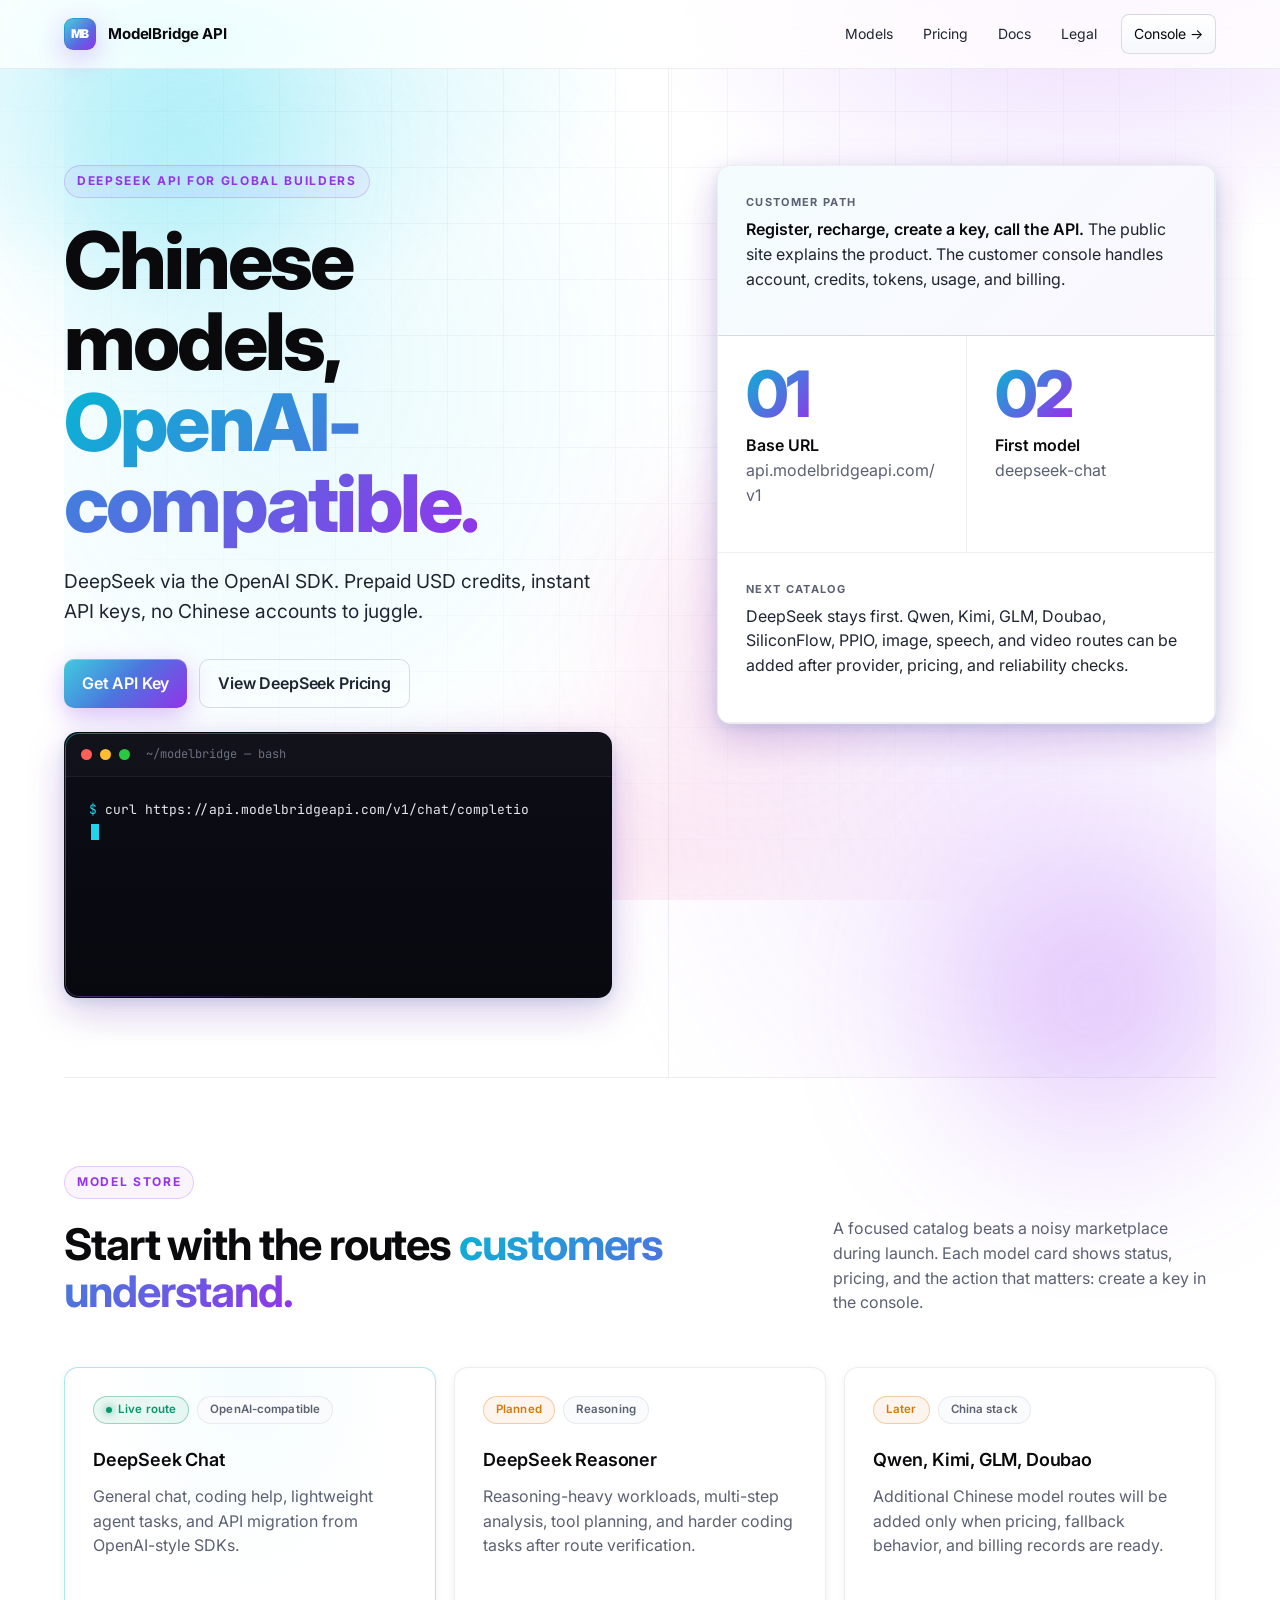
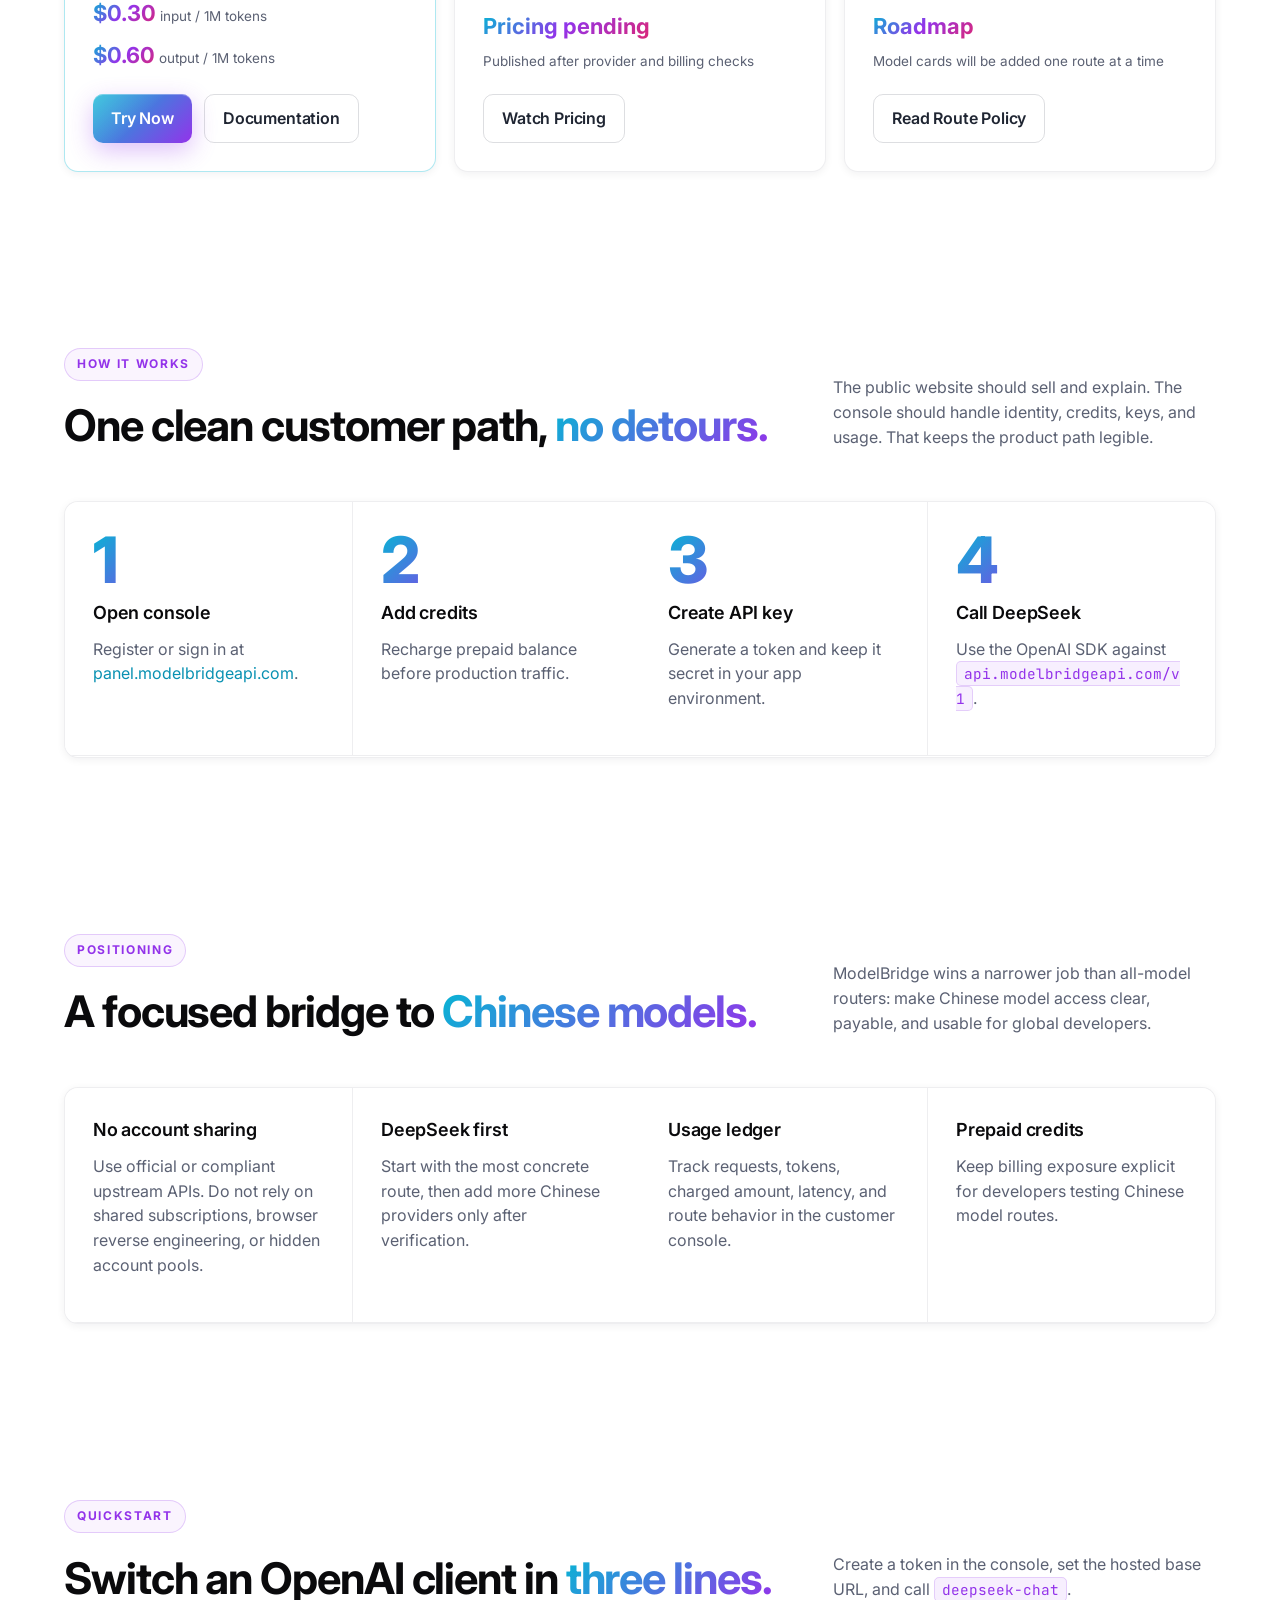
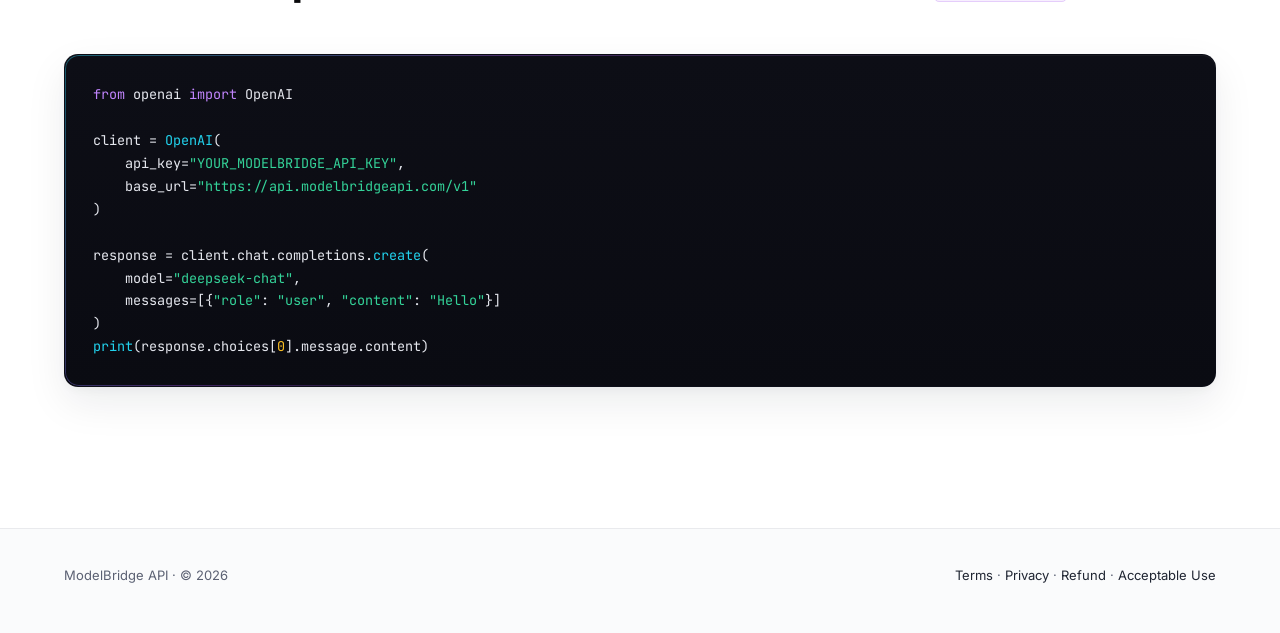
==== commit 2f39770d: "Redesign site with light modern tech theme - Rewrite styles.css: white surface, soft cyan/purple gra" ====
--- a/index.html
+++ b/index.html
@@ -3,11 +3,29 @@
 <head>
   <meta charset="utf-8" />
   <meta name="viewport" content="width=device-width,initial-scale=1" />
-  <title>ModelBridge API</title>
-  <meta name="description" content="DeepSeek-first, OpenAI-compatible API access for global developers, with prepaid credits, API keys, usage tracking, and a formal customer console." />
+  <title>ModelBridge API — DeepSeek for global builders</title>
+  <meta name="description" content="DeepSeek via the OpenAI SDK. Prepaid USD credits, instant API keys, no Chinese accounts to juggle." />
+
+  <link rel="icon" type="image/svg+xml" href="assets/favicon.svg" />
+  <link rel="apple-touch-icon" href="assets/favicon.svg" />
+
+  <meta property="og:type" content="website" />
+  <meta property="og:url" content="https://modelbridgeapi.com/" />
+  <meta property="og:title" content="ModelBridge API — DeepSeek for global builders" />
+  <meta property="og:description" content="DeepSeek via the OpenAI SDK. Prepaid USD credits, instant API keys, no Chinese accounts to juggle." />
+  <meta property="og:image" content="https://modelbridgeapi.com/assets/og-image.svg" />
+  <meta name="twitter:card" content="summary_large_image" />
+  <meta name="twitter:title" content="ModelBridge API — DeepSeek for global builders" />
+  <meta name="twitter:description" content="DeepSeek via the OpenAI SDK. Prepaid USD credits, instant API keys, no Chinese accounts to juggle." />
+  <meta name="twitter:image" content="https://modelbridgeapi.com/assets/og-image.svg" />
+
+  <link rel="preconnect" href="https://fonts.googleapis.com">
+  <link rel="preconnect" href="https://fonts.gstatic.com" crossorigin>
+  <link href="https://fonts.googleapis.com/css2?family=Inter:wght@400;500;600;700;800&family=JetBrains+Mono:wght@400;500;600&display=swap" rel="stylesheet">
   <link rel="stylesheet" href="styles.css" />
 </head>
 <body>
+  <a class="skip-link" href="#main">Skip to content</a>
   <header class="topbar">
     <div class="shell nav">
       <a class="brand" href="index.html"><span class="mark">MB</span><span>ModelBridge API</span></a>
@@ -15,32 +33,45 @@
         <a href="#models">Models</a>
         <a href="pricing.html">Pricing</a>
         <a href="docs/">Docs</a>
-        <a class="nav-cta" href="https://panel.modelbridgeapi.com">Console</a>
         <a href="legal/terms.html">Legal</a>
+        <a class="nav-cta" href="https://panel.modelbridgeapi.com">Console →</a>
       </nav>
     </div>
   </header>
 
-  <main class="shell">
+  <main class="shell" id="main">
     <section class="hero">
+      <span class="orb orb-cyan" aria-hidden="true"></span>
+      <span class="orb orb-purple" aria-hidden="true"></span>
+      <span class="orb orb-magenta" aria-hidden="true"></span>
+
       <div class="hero-main">
-        <p class="eyebrow">DeepSeek API for global builders</p>
-        <h1>Chinese models, OpenAI-compatible.</h1>
-        <p class="lead">Start with DeepSeek Chat through a familiar <code>/v1</code> API, pay with prepaid USD credits, create API keys in the customer console, and track usage without juggling Chinese provider accounts.</p>
-        <div class="actions">
+        <p class="eyebrow reveal">DeepSeek API for global builders</p>
+        <h1 class="reveal reveal-delay-1">Chinese models, <span class="grad">OpenAI-compatible.</span></h1>
+        <p class="lead reveal reveal-delay-2">DeepSeek via the OpenAI SDK. Prepaid USD credits, instant API keys, no Chinese accounts to juggle.</p>
+        <div class="actions reveal reveal-delay-3">
           <a class="button accent" href="https://panel.modelbridgeapi.com">Get API Key</a>
           <a class="button secondary" href="pricing.html">View DeepSeek Pricing</a>
         </div>
-      </div>
+
+        <div class="hero-terminal reveal reveal-delay-4" data-typewriter>
+          <div class="term-bar">
+            <span class="dot r"></span><span class="dot y"></span><span class="dot g"></span>
+            <span class="term-title">~/modelbridge — bash</span>
+          </div>
+          <div class="term-body" id="term-body"></div>
+        </div>
+      </div>
+
       <aside class="hero-side">
-        <div class="status-grid">
+        <div class="status-grid reveal reveal-delay-2">
           <div class="cell span-12">
             <div class="label">Customer path</div>
             <p><strong>Register, recharge, create a key, call the API.</strong> The public site explains the product. The customer console handles account, credits, tokens, usage, and billing.</p>
           </div>
           <div class="cell span-6">
             <div class="number">01</div>
-            <p><strong>Base URL</strong><br><span class="muted">https://api.modelbridgeapi.com/v1</span></p>
+            <p><strong>Base URL</strong><br><span class="muted">api.modelbridgeapi.com/v1</span></p>
           </div>
           <div class="cell span-6">
             <div class="number">02</div>
@@ -57,13 +88,13 @@
     <section id="models" class="section">
       <div class="section-head">
         <div>
-          <p class="eyebrow">Model store</p>
-          <h2>Start with the routes customers can understand.</h2>
-        </div>
-        <p class="muted">A focused catalog beats a noisy marketplace during launch. Each model card shows status, pricing, and the action that matters: create a key in the console.</p>
+          <p class="eyebrow reveal">Model store</p>
+          <h2 class="reveal reveal-delay-1">Start with the routes <span class="grad">customers understand.</span></h2>
+        </div>
+        <p class="muted reveal reveal-delay-2">A focused catalog beats a noisy marketplace during launch. Each model card shows status, pricing, and the action that matters: create a key in the console.</p>
       </div>
       <div class="model-store">
-        <article class="model-card is-live">
+        <article class="model-card is-live reveal reveal-delay-1" data-tilt>
           <div class="model-meta">
             <span class="pill live">Live route</span>
             <span class="pill">OpenAI-compatible</span>
@@ -79,7 +110,7 @@
             <a class="button secondary" href="docs/">Documentation</a>
           </div>
         </article>
-        <article class="model-card">
+        <article class="model-card reveal reveal-delay-2" data-tilt>
           <div class="model-meta">
             <span class="pill planned">Planned</span>
             <span class="pill">Reasoning</span>
@@ -94,7 +125,7 @@
             <a class="button secondary" href="pricing.html">Watch Pricing</a>
           </div>
         </article>
-        <article class="model-card">
+        <article class="model-card reveal reveal-delay-3" data-tilt>
           <div class="model-meta">
             <span class="pill planned">Later</span>
             <span class="pill">China stack</span>
@@ -115,63 +146,65 @@
     <section class="section">
       <div class="section-head">
         <div>
-          <p class="eyebrow">How it works</p>
-          <h2>One clean customer path, no test dashboard detours.</h2>
-        </div>
-        <p class="muted">The public website should sell and explain. The console should handle identity, credits, keys, and usage. That keeps the product path legible.</p>
+          <p class="eyebrow reveal">How it works</p>
+          <h2 class="reveal reveal-delay-1">One clean customer path, <span class="grad">no detours.</span></h2>
+        </div>
+        <p class="muted reveal reveal-delay-2">The public website should sell and explain. The console should handle identity, credits, keys, and usage. That keeps the product path legible.</p>
       </div>
       <div class="flow-grid">
-        <div class="cell span-3"><div class="number">1</div><h3>Open console</h3><p class="muted">Register or sign in at <a href="https://panel.modelbridgeapi.com">panel.modelbridgeapi.com</a>.</p></div>
-        <div class="cell span-3"><div class="number">2</div><h3>Add credits</h3><p class="muted">Recharge prepaid balance before production traffic.</p></div>
-        <div class="cell span-3"><div class="number">3</div><h3>Create API key</h3><p class="muted">Generate a token and keep it secret in your app environment.</p></div>
-        <div class="cell span-3"><div class="number">4</div><h3>Call DeepSeek</h3><p class="muted">Use the OpenAI SDK against <code>https://api.modelbridgeapi.com/v1</code>.</p></div>
+        <div class="cell span-3 reveal reveal-delay-1"><div class="number">1</div><h3>Open console</h3><p class="muted">Register or sign in at <a href="https://panel.modelbridgeapi.com">panel.modelbridgeapi.com</a>.</p></div>
+        <div class="cell span-3 reveal reveal-delay-2"><div class="number">2</div><h3>Add credits</h3><p class="muted">Recharge prepaid balance before production traffic.</p></div>
+        <div class="cell span-3 reveal reveal-delay-3"><div class="number">3</div><h3>Create API key</h3><p class="muted">Generate a token and keep it secret in your app environment.</p></div>
+        <div class="cell span-3 reveal reveal-delay-4"><div class="number">4</div><h3>Call DeepSeek</h3><p class="muted">Use the OpenAI SDK against <code>api.modelbridgeapi.com/v1</code>.</p></div>
       </div>
     </section>
 
     <section class="section">
       <div class="section-head">
         <div>
-          <p class="eyebrow">Positioning</p>
-          <h2>Not an account pool. A focused bridge to Chinese models.</h2>
-        </div>
-        <p class="muted">ModelBridge should win a narrower job than all-model routers: make Chinese model access clear, payable, and usable for global developers.</p>
+          <p class="eyebrow reveal">Positioning</p>
+          <h2 class="reveal reveal-delay-1">A focused bridge to <span class="grad">Chinese models.</span></h2>
+        </div>
+        <p class="muted reveal reveal-delay-2">ModelBridge wins a narrower job than all-model routers: make Chinese model access clear, payable, and usable for global developers.</p>
       </div>
       <div class="feature-grid">
-        <div class="cell span-3"><h3>No account sharing</h3><p class="muted">Use official or compliant upstream APIs. Do not rely on shared subscriptions, browser reverse engineering, or hidden account pools.</p></div>
-        <div class="cell span-3"><h3>DeepSeek first</h3><p class="muted">Start with the most concrete route, then add more Chinese providers only after verification.</p></div>
-        <div class="cell span-3"><h3>Usage ledger</h3><p class="muted">Track requests, tokens, charged amount, latency, and route behavior in the customer console.</p></div>
-        <div class="cell span-3"><h3>Prepaid credits</h3><p class="muted">Keep billing exposure explicit for developers testing Chinese model routes.</p></div>
+        <div class="cell span-3 reveal reveal-delay-1"><h3>No account sharing</h3><p class="muted">Use official or compliant upstream APIs. Do not rely on shared subscriptions, browser reverse engineering, or hidden account pools.</p></div>
+        <div class="cell span-3 reveal reveal-delay-2"><h3>DeepSeek first</h3><p class="muted">Start with the most concrete route, then add more Chinese providers only after verification.</p></div>
+        <div class="cell span-3 reveal reveal-delay-3"><h3>Usage ledger</h3><p class="muted">Track requests, tokens, charged amount, latency, and route behavior in the customer console.</p></div>
+        <div class="cell span-3 reveal reveal-delay-4"><h3>Prepaid credits</h3><p class="muted">Keep billing exposure explicit for developers testing Chinese model routes.</p></div>
       </div>
     </section>
 
     <section class="section">
       <div class="section-head">
         <div>
-          <p class="eyebrow">Quickstart</p>
-          <h2>Switch an OpenAI client in three lines.</h2>
-        </div>
-        <p class="muted">Create a token in the console, set the hosted base URL, and call <code>deepseek-chat</code>.</p>
-      </div>
-      <pre class="code">from openai import OpenAI
-
-client = OpenAI(
-    api_key="YOUR_MODELBRIDGE_API_KEY",
-    base_url="https://api.modelbridgeapi.com/v1"
+          <p class="eyebrow reveal">Quickstart</p>
+          <h2 class="reveal reveal-delay-1">Switch an OpenAI client in <span class="grad">three lines.</span></h2>
+        </div>
+        <p class="muted reveal reveal-delay-2">Create a token in the console, set the hosted base URL, and call <code>deepseek-chat</code>.</p>
+      </div>
+      <pre class="code reveal reveal-delay-3"><span class="tok-kw">from</span> openai <span class="tok-kw">import</span> OpenAI
+
+client = <span class="tok-fn">OpenAI</span>(
+    api_key=<span class="tok-str">"YOUR_MODELBRIDGE_API_KEY"</span>,
+    base_url=<span class="tok-str">"https://api.modelbridgeapi.com/v1"</span>
 )
 
-response = client.chat.completions.create(
-    model="deepseek-chat",
-    messages=[{"role": "user", "content": "Hello"}]
+response = client.chat.completions.<span class="tok-fn">create</span>(
+    model=<span class="tok-str">"deepseek-chat"</span>,
+    messages=[{<span class="tok-str">"role"</span>: <span class="tok-str">"user"</span>, <span class="tok-str">"content"</span>: <span class="tok-str">"Hello"</span>}]
 )
-print(response.choices[0].message.content)</pre>
+<span class="tok-fn">print</span>(response.choices[<span class="tok-num">0</span>].message.content)</pre>
     </section>
   </main>
 
   <footer class="footer">
     <div class="shell">
-      <span>ModelBridge API</span>
+      <span>ModelBridge API · © 2026</span>
       <span><a href="legal/terms.html">Terms</a> · <a href="legal/privacy.html">Privacy</a> · <a href="legal/refund.html">Refund</a> · <a href="legal/acceptable-use.html">Acceptable Use</a></span>
     </div>
   </footer>
+
+  <script src="assets/anim.js" defer></script>
 </body>
 </html>
--- a/styles.css
+++ b/styles.css
@@ -1,45 +1,118 @@
+/* =========================================================
+   ModelBridge API — Light Modern Tech Theme
+   White surface + soft cyan/purple gradient accents
+   All animation & class names preserved from dark theme.
+   ========================================================= */
+
 :root {
-  --surface: #ffffff;
-  --paper: #f5f7fb;
-  --soft: #eef4ff;
-  --ink: #101114;
-  --muted: #5b616e;
-  --rule: #dfe4ee;
-  --accent: #e4002b;
-  --blue: #175cff;
-  --teal: #0a8f7a;
-  --gold: #b7791f;
-  --black: #000000;
-  --ok: #0f7a43;
-  --warn: #9a5b00;
-  --bad: #b42318;
+  /* Surfaces */
+  --bg-0: #ffffff;
+  --bg-1: #fafbfc;
+  --bg-2: #f5f7fa;
+  --bg-3: #eef1f6;
+  --bg-4: #e6ebf2;
+
+  /* Borders */
+  --rule: rgba(15, 23, 42, 0.07);
+  --rule-strong: rgba(15, 23, 42, 0.14);
+  --rule-accent: rgba(168, 85, 247, 0.35);
+
+  /* Text */
+  --ink: #0a0a0c;
+  --ink-soft: #1f2532;
+  --muted: #5b6173;
+  --dim: #8b91a3;
+
+  /* Accents (kept from dark theme but vivid on white) */
+  --cyan: #0891b2;
+  --cyan-bright: #22d3ee;
+  --blue: #2563eb;
+  --purple: #9333ea;
+  --purple-bright: #a855f7;
+  --magenta: #db2777;
+  --accent: #9333ea;
+
+  /* Status */
+  --ok: #059669;
+  --warn: #d97706;
+  --bad: #dc2626;
+
+  /* Gradients */
+  --grad-1: linear-gradient(135deg, #06b6d4 0%, #9333ea 50%, #db2777 100%);
+  --grad-2: linear-gradient(135deg, #06b6d4 0%, #9333ea 100%);
+  --grad-3: linear-gradient(180deg, rgba(34, 211, 238, 0.10), rgba(168, 85, 247, 0.10));
+  --grad-soft: linear-gradient(135deg, rgba(34, 211, 238, 0.05), rgba(168, 85, 247, 0.05));
+
+  /* Effects */
+  --glow-cyan: 0 8px 28px rgba(6, 182, 212, 0.25);
+  --glow-purple: 0 8px 28px rgba(147, 51, 234, 0.28);
+  --glow-mix: 0 12px 40px rgba(147, 51, 234, 0.18), 0 4px 14px rgba(6, 182, 212, 0.10);
+  --shadow: 0 16px 40px rgba(15, 23, 42, 0.08), 0 4px 12px rgba(15, 23, 42, 0.04);
+  --shadow-sm: 0 2px 8px rgba(15, 23, 42, 0.06);
+
   --max: 1200px;
-  --shadow: 0 18px 45px rgba(16, 17, 20, 0.08);
-}
-
-* {
-  box-sizing: border-box;
-}
-
-html {
-  overflow-x: hidden;
-}
+  --radius: 14px;
+  --radius-sm: 10px;
+}
+
+* { box-sizing: border-box; }
+html { overflow-x: hidden; scroll-behavior: smooth; }
 
 body {
   margin: 0;
+  background: var(--bg-0);
+  color: var(--ink);
+  font-family: "Inter", -apple-system, BlinkMacSystemFont, "Helvetica Neue", Helvetica, Arial, sans-serif;
+  line-height: 1.55;
+  overflow-x: hidden;
+  -webkit-font-smoothing: antialiased;
+  -moz-osx-font-smoothing: grayscale;
+  position: relative;
+  min-height: 100vh;
+}
+
+/* Global ambient — soft grid + gentle color wash */
+body::before {
+  content: "";
+  position: fixed;
+  inset: 0;
+  background-image:
+    linear-gradient(rgba(15, 23, 42, 0.035) 1px, transparent 1px),
+    linear-gradient(90deg, rgba(15, 23, 42, 0.035) 1px, transparent 1px);
+  background-size: 56px 56px;
+  background-position: -1px -1px;
+  mask-image: radial-gradient(ellipse at 50% 0%, #000 30%, transparent 80%);
+  pointer-events: none;
+  z-index: 0;
+}
+
+body::after {
+  content: "";
+  position: fixed;
+  inset: 0;
   background:
-    linear-gradient(180deg, #ffffff 0, #ffffff 440px, #f8fafc 100%);
-  color: var(--ink);
-  font-family: "Helvetica Neue", Helvetica, Arial, sans-serif;
-  line-height: 1.45;
-  overflow-x: hidden;
-}
+    radial-gradient(50% 40% at 15% 5%, rgba(34, 211, 238, 0.18), transparent 70%),
+    radial-gradient(50% 40% at 85% 0%, rgba(168, 85, 247, 0.20), transparent 70%),
+    radial-gradient(40% 30% at 50% 95%, rgba(236, 72, 153, 0.10), transparent 70%);
+  pointer-events: none;
+  z-index: 0;
+  animation: ambientShift 18s ease-in-out infinite alternate;
+}
+
+@keyframes ambientShift {
+  0%   { transform: translate3d(0,0,0) scale(1); opacity: 0.95; }
+  50%  { transform: translate3d(2%, -1%, 0) scale(1.06); opacity: 1; }
+  100% { transform: translate3d(-1%, 2%, 0) scale(0.98); opacity: 0.9; }
+}
+
+main, header, footer { position: relative; z-index: 1; }
 
 a {
-  color: var(--blue);
-  text-decoration-thickness: 1px;
-  text-underline-offset: 3px;
-}
+  color: var(--cyan);
+  text-decoration: none;
+  transition: color 180ms ease;
+}
+a:hover { color: var(--purple); }
 
 .shell {
   max-width: var(--max);
@@ -47,17 +120,19 @@
   padding: 0 24px;
 }
 
+/* =========== Topbar =========== */
 .topbar {
   border-bottom: 1px solid var(--rule);
-  background: rgba(255, 255, 255, 0.94);
+  background: rgba(255, 255, 255, 0.78);
+  backdrop-filter: blur(20px) saturate(180%);
+  -webkit-backdrop-filter: blur(20px) saturate(180%);
   position: sticky;
   top: 0;
-  z-index: 20;
-  backdrop-filter: blur(10px);
+  z-index: 50;
 }
 
 .nav {
-  min-height: 64px;
+  min-height: 68px;
   display: flex;
   align-items: center;
   justify-content: space-between;
@@ -67,171 +142,245 @@
 .brand {
   display: inline-flex;
   align-items: center;
-  gap: 10px;
+  gap: 12px;
   color: var(--ink);
-  text-decoration: none;
-  font-weight: 800;
-  letter-spacing: 0;
+  font-weight: 700;
+  letter-spacing: -0.01em;
+  font-size: 15px;
 }
 
 .mark {
-  width: 30px;
-  height: 30px;
-  border: 2px solid var(--ink);
-  border-radius: 8px;
+  width: 32px;
+  height: 32px;
+  border-radius: 9px;
   display: grid;
   place-items: center;
   font-size: 12px;
   font-weight: 900;
-  background: #fff;
+  color: #fff;
+  background: var(--grad-2);
+  box-shadow: var(--glow-purple);
+  position: relative;
+  overflow: hidden;
+}
+
+.mark::before {
+  content: "";
+  position: absolute;
+  inset: 1px;
+  border-radius: 8px;
+  background: linear-gradient(135deg, rgba(255,255,255,0.28), rgba(255,255,255,0) 60%);
 }
 
 .navlinks {
   display: flex;
   align-items: center;
-  gap: 18px;
+  gap: 6px;
   flex-wrap: wrap;
 }
 
 .navlinks a {
-  color: var(--ink);
-  text-decoration: none;
+  color: var(--ink-soft);
   font-size: 14px;
-}
-
-.navlinks a:hover {
-  color: var(--accent);
-}
-
-.nav-cta {
-  border: 1px solid var(--ink);
   padding: 8px 12px;
   border-radius: 8px;
-}
-
-.button,
-button {
-  border: 1px solid var(--ink);
-  background: var(--ink);
-  color: #fff;
-  min-height: 42px;
-  padding: 10px 14px;
+  transition: color 180ms ease, background 180ms ease;
+}
+
+.navlinks a:hover {
+  color: var(--purple);
+  background: rgba(147, 51, 234, 0.06);
+}
+
+.nav-cta {
+  border: 1px solid var(--rule-strong);
+  background: linear-gradient(180deg, rgba(255,255,255,1), rgba(245,247,250,0.9));
+  margin-left: 6px;
+  color: var(--ink) !important;
+}
+
+.nav-cta:hover {
+  border-color: var(--purple);
+  background: #fff;
+  box-shadow: 0 0 0 3px rgba(147, 51, 234, 0.12);
+}
+
+/* =========== Buttons =========== */
+.button, button {
+  border: 1px solid var(--rule-strong);
+  background: #fff;
+  color: var(--ink);
+  min-height: 44px;
+  padding: 11px 18px;
   font: inherit;
-  font-weight: 700;
+  font-weight: 600;
   text-decoration: none;
   display: inline-flex;
   align-items: center;
   justify-content: center;
   gap: 8px;
   cursor: pointer;
-  border-radius: 8px;
-  box-shadow: none;
-  transition: transform 150ms ease, box-shadow 150ms ease, border-color 150ms ease;
-}
-
-.button:hover,
-button:hover {
+  border-radius: 10px;
+  transition: transform 200ms ease, box-shadow 200ms ease, border-color 200ms ease, background 200ms ease;
+  position: relative;
+  letter-spacing: -0.01em;
+}
+
+.button:hover, button:hover {
   transform: translateY(-1px);
-  box-shadow: var(--shadow);
-}
-
-.button.secondary,
-button.secondary {
+  border-color: var(--rule-strong);
+  background: var(--bg-1);
+  box-shadow: var(--shadow-sm);
+}
+
+.button.secondary, button.secondary {
+  background: transparent;
+  color: var(--ink-soft);
+}
+
+.button.secondary:hover {
+  color: var(--purple);
+  border-color: var(--purple);
   background: #fff;
+}
+
+.button.accent, button.accent {
+  border: 0;
+  color: #fff;
+  background: var(--grad-2);
+  box-shadow: 0 8px 24px rgba(147, 51, 234, 0.30), inset 0 1px 0 rgba(255,255,255,0.30);
+}
+
+.button.accent::before {
+  content: "";
+  position: absolute;
+  inset: 0;
+  border-radius: 10px;
+  background: linear-gradient(135deg, rgba(255,255,255,0.25), rgba(255,255,255,0) 50%);
+  pointer-events: none;
+}
+
+.button.accent:hover {
+  transform: translateY(-2px);
+  box-shadow: 0 14px 36px rgba(147, 51, 234, 0.42), inset 0 1px 0 rgba(255,255,255,0.30), var(--glow-cyan);
+}
+
+/* =========== Typography =========== */
+.eyebrow {
+  display: inline-block;
+  color: var(--purple);
+  font-size: 12px;
+  font-weight: 700;
+  text-transform: uppercase;
+  letter-spacing: 0.14em;
+  margin: 0 0 22px;
+  padding: 6px 12px;
+  border: 1px solid rgba(147, 51, 234, 0.22);
+  border-radius: 999px;
+  background: rgba(147, 51, 234, 0.05);
+}
+
+h1, .h1 {
+  font-size: clamp(40px, 6.2vw, 84px);
+  line-height: 1.02;
+  letter-spacing: -0.035em;
+  margin: 0 0 24px;
+  font-weight: 800;
+  overflow-wrap: anywhere;
   color: var(--ink);
 }
 
-.button.accent,
-button.accent {
-  border-color: var(--accent);
-  background: var(--accent);
-}
-
+h2 {
+  font-size: clamp(28px, 3.4vw, 46px);
+  line-height: 1.08;
+  letter-spacing: -0.025em;
+  margin: 0 0 16px;
+  font-weight: 700;
+  color: var(--ink);
+}
+
+h3 {
+  font-size: 18px;
+  margin: 0 0 10px;
+  font-weight: 600;
+  letter-spacing: -0.01em;
+  color: var(--ink);
+}
+
+p {
+  margin: 0 0 16px;
+  overflow-wrap: anywhere;
+  color: var(--ink-soft);
+}
+
+strong { color: var(--ink); font-weight: 600; }
+.muted { color: var(--muted); }
+
+.lead {
+  font-size: clamp(17px, 1.5vw, 21px);
+  max-width: 720px;
+  color: var(--ink-soft);
+  line-height: 1.55;
+}
+
+/* Gradient text utility */
+.grad {
+  background: var(--grad-1);
+  -webkit-background-clip: text;
+  background-clip: text;
+  color: transparent;
+  background-size: 200% 200%;
+  animation: gradShift 6s ease-in-out infinite;
+}
+
+@keyframes gradShift {
+  0%, 100% { background-position: 0% 50%; }
+  50%      { background-position: 100% 50%; }
+}
+
+/* =========== Hero =========== */
 .hero {
   display: grid;
   grid-template-columns: minmax(0, 1.05fr) minmax(340px, 0.95fr);
+  gap: 0;
   border-bottom: 1px solid var(--rule);
-  min-height: calc(100vh - 64px);
-}
-
-.hero > *,
-.cell,
-.card,
-.model-card,
-.section-head > * {
+  min-height: calc(100vh - 68px);
+  position: relative;
+}
+
+.hero::before {
+  content: "";
+  position: absolute;
+  inset: 0;
+  background:
+    radial-gradient(60% 80% at 20% 30%, rgba(34, 211, 238, 0.10), transparent 60%),
+    radial-gradient(60% 80% at 80% 70%, rgba(168, 85, 247, 0.10), transparent 60%);
+  pointer-events: none;
+}
+
+.hero > * {
+  position: relative;
+  z-index: 1;
   min-width: 0;
 }
 
 .hero-main {
-  padding: 78px 46px 72px 0;
+  padding: 96px 56px 80px 0;
   border-right: 1px solid var(--rule);
 }
 
 .hero-side {
-  padding: 78px 0 72px 40px;
-}
-
-.eyebrow {
-  color: var(--accent);
-  font-size: 13px;
-  font-weight: 800;
-  text-transform: uppercase;
-  letter-spacing: 0.08em;
-  margin: 0 0 22px;
-}
-
-h1,
-.h1 {
-  font-size: clamp(44px, 6.5vw, 86px);
-  line-height: 0.94;
-  letter-spacing: 0;
-  margin: 0 0 28px;
-  font-weight: 900;
-  overflow-wrap: anywhere;
-}
-
-h2 {
-  font-size: clamp(28px, 3.5vw, 48px);
-  line-height: 1.04;
-  letter-spacing: 0;
-  margin: 0 0 18px;
-}
-
-h3 {
-  font-size: 18px;
-  margin: 0 0 10px;
-}
-
-p {
-  margin: 0 0 16px;
-  overflow-wrap: anywhere;
-}
-
-strong,
-span,
-.muted,
-.cell,
-.model-card {
-  overflow-wrap: anywhere;
-}
-
-.lead {
-  font-size: clamp(18px, 1.7vw, 24px);
-  max-width: 760px;
-  color: #272b33;
-}
-
-.muted {
-  color: var(--muted);
+  padding: 96px 0 80px 48px;
 }
 
 .actions {
   display: flex;
   flex-wrap: wrap;
-  gap: 10px;
-  margin-top: 28px;
-}
-
+  gap: 12px;
+  margin-top: 32px;
+}
+
+/* =========== Grid Cells =========== */
 .status-grid,
 .feature-grid,
 .pricing-grid,
@@ -240,25 +389,36 @@
 .flow-grid {
   display: grid;
   grid-template-columns: repeat(12, 1fr);
-  border-top: 1px solid var(--rule);
-  border-left: 1px solid var(--rule);
-}
-
-.cell,
-.card {
+  gap: 0;
+  border: 1px solid var(--rule);
+  border-radius: var(--radius);
+  overflow: hidden;
+  background: #fff;
+  position: relative;
+  box-shadow: var(--shadow-sm);
+}
+
+.cell, .card {
   border-right: 1px solid var(--rule);
   border-bottom: 1px solid var(--rule);
-  padding: 24px;
+  padding: 28px;
   background: #fff;
+  position: relative;
+  transition: background 240ms ease;
+  min-width: 0;
+}
+
+.cell:hover, .card:hover {
+  background: linear-gradient(180deg, rgba(34, 211, 238, 0.025), rgba(168, 85, 247, 0.02));
 }
 
 .status-grid {
-  box-shadow: var(--shadow);
-  overflow: hidden;
+  box-shadow: var(--shadow), var(--glow-mix);
 }
 
 .status-grid .cell:first-child {
-  background: var(--soft);
+  background: var(--grad-soft);
+  border-bottom-color: var(--rule-strong);
 }
 
 .span-3 { grid-column: span 3; }
@@ -270,21 +430,30 @@
 .span-12 { grid-column: span 12; }
 
 .number {
-  font-size: clamp(42px, 5.5vw, 82px);
-  line-height: 0.9;
-  font-weight: 900;
+  font-size: clamp(40px, 5vw, 72px);
+  line-height: 0.95;
+  font-weight: 800;
+  letter-spacing: -0.04em;
+  background: var(--grad-1);
+  -webkit-background-clip: text;
+  background-clip: text;
+  color: transparent;
+  margin-bottom: 8px;
 }
 
 .label {
-  font-size: 12px;
+  font-size: 11px;
   color: var(--muted);
   text-transform: uppercase;
-  letter-spacing: 0.08em;
-  font-weight: 800;
-}
-
+  letter-spacing: 0.12em;
+  font-weight: 700;
+  margin-bottom: 6px;
+}
+
+/* =========== Section =========== */
 .section {
-  padding: 64px 0;
+  padding: 88px 0;
+  position: relative;
 }
 
 .section-head {
@@ -292,112 +461,207 @@
   grid-template-columns: minmax(0, 0.8fr) minmax(280px, 0.42fr);
   gap: 40px;
   align-items: end;
-  margin-bottom: 28px;
-}
-
+  margin-bottom: 36px;
+}
+
+.section-head > * { min-width: 0; }
+
+/* =========== Code block (kept dark for contrast / terminal feel) =========== */
 .code {
-  background: #101827;
-  color: #fff;
-  padding: 24px;
+  background: linear-gradient(180deg, #0d0e16, #0a0b12);
+  color: #e5e7ee;
+  padding: 28px;
   overflow: auto;
-  font-family: "SFMono-Regular", Consolas, "Liberation Mono", monospace;
-  font-size: 14px;
-  line-height: 1.55;
-  border: 0;
-  border-radius: 10px;
-  box-shadow: var(--shadow);
-}
+  font-family: "JetBrains Mono", "SFMono-Regular", Consolas, "Liberation Mono", monospace;
+  font-size: 13.5px;
+  line-height: 1.7;
+  border: 1px solid var(--rule-strong);
+  border-radius: var(--radius);
+  box-shadow: var(--shadow), inset 0 1px 0 rgba(255,255,255,0.05);
+  position: relative;
+}
+
+.code::before {
+  content: "";
+  position: absolute;
+  inset: 0;
+  border-radius: var(--radius);
+  padding: 1px;
+  background: linear-gradient(135deg, rgba(34, 211, 238, 0.4), rgba(168, 85, 247, 0.35), transparent 60%);
+  -webkit-mask: linear-gradient(#000 0 0) content-box, linear-gradient(#000 0 0);
+  mask: linear-gradient(#000 0 0) content-box, linear-gradient(#000 0 0);
+  -webkit-mask-composite: xor;
+  mask-composite: exclude;
+  pointer-events: none;
+}
+
+.code .tok-kw   { color: #c084fc; }
+.code .tok-fn   { color: #22d3ee; }
+.code .tok-str  { color: #34d399; }
+.code .tok-num  { color: #fbbf24; }
+.code .tok-com  { color: #6b7080; font-style: italic; }
+.code .tok-var  { color: #f5f6f8; }
+.code .tok-prop { color: #ec4899; }
 
 code {
-  overflow-wrap: anywhere;
-}
-
+  font-family: "JetBrains Mono", "SFMono-Regular", Consolas, monospace;
+  background: rgba(147, 51, 234, 0.08);
+  color: var(--purple);
+  padding: 2px 7px;
+  border-radius: 5px;
+  font-size: 0.9em;
+  border: 1px solid rgba(147, 51, 234, 0.18);
+}
+
+/* =========== Tables =========== */
 .table-wrap {
   overflow: auto;
   border: 1px solid var(--rule);
+  border-radius: var(--radius);
+  background: #fff;
+  box-shadow: var(--shadow-sm);
 }
 
 table {
   width: 100%;
   border-collapse: collapse;
-  background: #fff;
-}
-
-th,
-td {
+  background: transparent;
+}
+
+th, td {
   text-align: left;
-  padding: 14px 16px;
+  padding: 16px 20px;
   border-bottom: 1px solid var(--rule);
   vertical-align: top;
   font-size: 14px;
+  color: var(--ink-soft);
 }
 
 th {
-  font-size: 12px;
+  font-size: 11px;
   text-transform: uppercase;
-  letter-spacing: 0.08em;
-}
-
-tr:last-child td {
-  border-bottom: 0;
-}
-
-input,
-select {
+  letter-spacing: 0.12em;
+  color: var(--muted);
+  font-weight: 700;
+  background: var(--bg-1);
+}
+
+tr:last-child td { border-bottom: 0; }
+tr:hover td { background: rgba(147, 51, 234, 0.025); }
+
+/* =========== Inputs =========== */
+input, select {
   width: 100%;
-  min-height: 42px;
-  border: 1px solid var(--ink);
-  border-radius: 0;
+  min-height: 44px;
+  border: 1px solid var(--rule-strong);
+  border-radius: 10px;
   background: #fff;
   color: var(--ink);
-  padding: 10px 12px;
+  padding: 10px 14px;
   font: inherit;
-}
-
-.field {
-  display: grid;
-  gap: 6px;
-}
-
+  transition: border-color 180ms ease, box-shadow 180ms ease;
+}
+
+input:focus, select:focus {
+  outline: 0;
+  border-color: var(--purple);
+  box-shadow: 0 0 0 3px rgba(147, 51, 234, 0.15);
+}
+
+.field { display: grid; gap: 6px; }
 .field label {
-  font-size: 12px;
+  font-size: 11px;
   text-transform: uppercase;
-  letter-spacing: 0.08em;
-  font-weight: 800;
-}
-
+  letter-spacing: 0.12em;
+  font-weight: 700;
+  color: var(--muted);
+}
+
+/* =========== Notice =========== */
 .notice {
-  border-left: 6px solid var(--accent);
-  padding: 16px 18px;
-  background: var(--paper);
-  border-radius: 0 8px 8px 0;
-}
-
-.ok { color: var(--ok); }
+  border: 1px solid rgba(147, 51, 234, 0.25);
+  padding: 18px 22px;
+  background: linear-gradient(135deg, rgba(168, 85, 247, 0.06), rgba(34, 211, 238, 0.04));
+  border-radius: var(--radius);
+  color: var(--ink-soft);
+  position: relative;
+}
+
+.notice strong { color: var(--ink); }
+
+/* =========== Status colors =========== */
+.ok   { color: var(--ok); }
 .warn { color: var(--warn); }
-.bad { color: var(--bad); }
+.bad  { color: var(--bad); }
 .keyrow { word-break: break-all; }
 
+/* =========== Model store cards =========== */
 .model-store {
   display: grid;
   grid-template-columns: repeat(3, minmax(0, 1fr));
-  gap: 16px;
+  gap: 18px;
 }
 
 .model-card {
   border: 1px solid var(--rule);
   background: #fff;
-  border-radius: 10px;
-  padding: 24px;
-  min-height: 360px;
+  border-radius: var(--radius);
+  padding: 28px;
+  min-height: 380px;
   display: flex;
   flex-direction: column;
-  box-shadow: 0 1px 0 rgba(16, 17, 20, 0.02);
-}
+  position: relative;
+  transition: transform 280ms ease, border-color 280ms ease, box-shadow 280ms ease;
+  overflow: hidden;
+  box-shadow: var(--shadow-sm);
+}
+
+.model-card::before {
+  content: "";
+  position: absolute;
+  inset: -1px;
+  border-radius: inherit;
+  background: linear-gradient(135deg, rgba(34, 211, 238, 0.45), rgba(168, 85, 247, 0.45), transparent 70%);
+  opacity: 0;
+  transition: opacity 280ms ease;
+  z-index: 0;
+  pointer-events: none;
+  -webkit-mask: linear-gradient(#000 0 0) content-box, linear-gradient(#000 0 0);
+  mask: linear-gradient(#000 0 0) content-box, linear-gradient(#000 0 0);
+  padding: 1px;
+  -webkit-mask-composite: xor;
+  mask-composite: exclude;
+}
+
+.model-card::after {
+  content: "";
+  position: absolute;
+  inset: 0;
+  background: radial-gradient(60% 80% at 50% 0%, rgba(168, 85, 247, 0.06), transparent 70%);
+  opacity: 0;
+  transition: opacity 280ms ease;
+  pointer-events: none;
+  z-index: 0;
+}
+
+.model-card:hover {
+  transform: translateY(-4px);
+  border-color: transparent;
+  box-shadow: var(--shadow), var(--glow-mix);
+}
+
+.model-card:hover::before,
+.model-card:hover::after { opacity: 1; }
+
+.model-card > * { position: relative; z-index: 1; }
 
 .model-card.is-live {
-  border-color: rgba(228, 0, 43, 0.32);
-  box-shadow: var(--shadow);
+  border-color: rgba(6, 182, 212, 0.32);
+}
+
+.model-card.is-live::after {
+  background: radial-gradient(60% 80% at 50% 0%, rgba(34, 211, 238, 0.08), transparent 70%);
+  opacity: 0.6;
 }
 
 .model-meta {
@@ -413,23 +677,40 @@
   min-height: 26px;
   border: 1px solid var(--rule);
   border-radius: 999px;
-  padding: 4px 10px;
-  font-size: 12px;
-  font-weight: 800;
+  padding: 4px 12px;
+  font-size: 11.5px;
+  font-weight: 600;
   color: var(--muted);
-  background: #fff;
+  background: var(--bg-1);
+  letter-spacing: 0.01em;
 }
 
 .pill.live {
-  border-color: rgba(15, 122, 67, 0.3);
-  background: rgba(15, 122, 67, 0.08);
+  border-color: rgba(5, 150, 105, 0.35);
+  background: rgba(5, 150, 105, 0.08);
   color: var(--ok);
 }
 
+.pill.live::before {
+  content: "";
+  width: 6px;
+  height: 6px;
+  border-radius: 50%;
+  background: var(--ok);
+  margin-right: 6px;
+  box-shadow: 0 0 8px var(--ok);
+  animation: pulse 2s ease-in-out infinite;
+}
+
 .pill.planned {
-  border-color: rgba(183, 121, 31, 0.32);
-  background: rgba(183, 121, 31, 0.1);
-  color: var(--gold);
+  border-color: rgba(217, 119, 6, 0.32);
+  background: rgba(217, 119, 6, 0.07);
+  color: var(--warn);
+}
+
+@keyframes pulse {
+  0%, 100% { opacity: 1; }
+  50%      { opacity: 0.4; }
 }
 
 .rate {
@@ -438,30 +719,41 @@
   margin: auto 0 0;
   padding-top: 22px;
   color: var(--muted);
+  font-size: 13.5px;
 }
 
 .rate strong {
   color: var(--ink);
   font-size: 22px;
-}
-
-.actions.compact {
-  margin-top: 20px;
-}
-
+  font-weight: 700;
+  background: var(--grad-1);
+  -webkit-background-clip: text;
+  background-clip: text;
+  color: transparent;
+}
+
+.actions.compact { margin-top: 22px; }
+
+/* =========== Legacy panel (dashboard) =========== */
 .legacy-panel {
-  min-height: calc(100vh - 180px);
+  min-height: calc(100vh - 200px);
   display: flex;
   flex-direction: column;
   justify-content: center;
 }
 
+/* =========== Footer =========== */
 .footer {
   border-top: 1px solid var(--rule);
-  padding: 28px 0 40px;
+  padding: 36px 0 48px;
   color: var(--muted);
-  font-size: 14px;
-}
+  font-size: 13px;
+  margin-top: 40px;
+  background: var(--bg-1);
+}
+
+.footer a { color: var(--ink-soft); }
+.footer a:hover { color: var(--purple); }
 
 .footer .shell {
   display: flex;
@@ -470,82 +762,218 @@
   flex-wrap: wrap;
 }
 
-@media (max-width: 900px) {
-  .hero,
-  .section-head {
+/* =========== Scroll reveal =========== */
+.reveal {
+  opacity: 0;
+  transform: translateY(24px);
+  transition: opacity 700ms ease, transform 700ms cubic-bezier(0.16, 1, 0.3, 1);
+  will-change: opacity, transform;
+}
+
+.reveal.is-visible {
+  opacity: 1;
+  transform: translateY(0);
+}
+
+.reveal-delay-1 { transition-delay: 80ms; }
+.reveal-delay-2 { transition-delay: 160ms; }
+.reveal-delay-3 { transition-delay: 240ms; }
+.reveal-delay-4 { transition-delay: 320ms; }
+
+/* =========== Hero ornaments — animated orbs =========== */
+.orb {
+  position: absolute;
+  border-radius: 50%;
+  filter: blur(80px);
+  opacity: 0.45;
+  pointer-events: none;
+  z-index: 0;
+  will-change: transform;
+}
+
+.orb-cyan {
+  width: 420px; height: 420px;
+  background: radial-gradient(circle, #22d3ee 0%, transparent 60%);
+  top: -120px; left: -100px;
+  animation: orbFloat1 14s ease-in-out infinite alternate;
+}
+
+.orb-purple {
+  width: 480px; height: 480px;
+  background: radial-gradient(circle, #a855f7 0%, transparent 60%);
+  bottom: -160px; right: -120px;
+  animation: orbFloat2 16s ease-in-out infinite alternate;
+}
+
+.orb-magenta {
+  width: 320px; height: 320px;
+  background: radial-gradient(circle, #ec4899 0%, transparent 60%);
+  top: 40%; left: 45%;
+  opacity: 0.25;
+  animation: orbFloat3 20s ease-in-out infinite alternate;
+}
+
+@keyframes orbFloat1 {
+  0%   { transform: translate3d(0,0,0) scale(1); }
+  100% { transform: translate3d(80px, 60px, 0) scale(1.15); }
+}
+@keyframes orbFloat2 {
+  0%   { transform: translate3d(0,0,0) scale(1); }
+  100% { transform: translate3d(-60px, -80px, 0) scale(1.1); }
+}
+@keyframes orbFloat3 {
+  0%   { transform: translate3d(0,0,0) scale(1); }
+  100% { transform: translate3d(-100px, 50px, 0) scale(0.92); }
+}
+
+/* =========== Terminal-style hero card =========== */
+.hero-terminal {
+  border: 1px solid var(--rule-strong);
+  background: linear-gradient(180deg, #0c0d15, #08090f);
+  border-radius: var(--radius);
+  overflow: hidden;
+  box-shadow: var(--shadow), var(--glow-mix);
+  margin-top: 24px;
+  position: relative;
+}
+
+.hero-terminal::before {
+  content: "";
+  position: absolute;
+  inset: 0;
+  border-radius: inherit;
+  padding: 1px;
+  background: linear-gradient(135deg, rgba(34, 211, 238, 0.5), rgba(168, 85, 247, 0.4), transparent 70%);
+  -webkit-mask: linear-gradient(#000 0 0) content-box, linear-gradient(#000 0 0);
+  mask: linear-gradient(#000 0 0) content-box, linear-gradient(#000 0 0);
+  -webkit-mask-composite: xor;
+  mask-composite: exclude;
+  pointer-events: none;
+}
+
+.term-bar {
+  display: flex;
+  align-items: center;
+  gap: 8px;
+  padding: 12px 16px;
+  border-bottom: 1px solid rgba(255,255,255,0.06);
+  background: rgba(255,255,255,0.02);
+}
+
+.term-bar .dot {
+  width: 11px; height: 11px; border-radius: 50%;
+}
+.dot.r { background: #ff5f57; }
+.dot.y { background: #febc2e; }
+.dot.g { background: #28c840; }
+
+.term-title {
+  color: #6b7080;
+  font-family: "JetBrains Mono", monospace;
+  font-size: 12px;
+  margin-left: 8px;
+}
+
+.term-body {
+  padding: 22px 24px;
+  font-family: "JetBrains Mono", "SFMono-Regular", monospace;
+  font-size: 13px;
+  line-height: 1.75;
+  color: #e5e7ee;
+  min-height: 220px;
+}
+
+.term-body .ln { display: block; }
+.term-body .prompt { color: #22d3ee; margin-right: 8px; }
+
+.cursor {
+  display: inline-block;
+  width: 8px;
+  height: 16px;
+  background: #22d3ee;
+  vertical-align: text-bottom;
+  margin-left: 2px;
+  animation: blink 1s steps(2, start) infinite;
+}
+
+@keyframes blink {
+  to { visibility: hidden; }
+}
+
+/* =========== Skip link (a11y) =========== */
+.skip-link {
+  position: absolute;
+  left: -9999px;
+  top: 0;
+  background: var(--ink);
+  color: #fff;
+  padding: 10px 14px;
+  border-radius: 8px;
+  z-index: 100;
+}
+.skip-link:focus {
+  left: 16px;
+  top: 16px;
+}
+
+/* =========== Media queries =========== */
+@media (max-width: 960px) {
+  .hero, .section-head {
     grid-template-columns: 1fr;
   }
 
-  .status-grid,
-  .feature-grid,
-  .pricing-grid,
-  .form-grid,
-  .metric-grid,
-  .flow-grid {
+  .status-grid, .feature-grid, .pricing-grid,
+  .form-grid, .metric-grid, .flow-grid {
     grid-template-columns: 1fr;
   }
 
   .hero-main {
     border-right: 0;
-    padding: 48px 0 32px;
+    padding: 56px 0 32px;
   }
 
-  .hero-side {
-    padding: 0 0 48px;
-  }
-
-  .span-3,
-  .span-4,
-  .span-5,
-  .span-6,
-  .span-7,
-  .span-8,
-  .span-12 {
+  .hero-side { padding: 0 0 56px; }
+
+  .span-3, .span-4, .span-5, .span-6,
+  .span-7, .span-8, .span-12 {
     grid-column: auto;
   }
 
-  .model-store {
-    grid-template-columns: 1fr;
-  }
+  .model-store { grid-template-columns: 1fr; }
 
   .nav {
     align-items: flex-start;
     flex-direction: column;
     padding: 14px 0;
   }
+
+  .navlinks { gap: 4px; }
 }
 
 @media (max-width: 560px) {
-  .shell {
-    padding: 0 16px;
+  .shell { padding: 0 16px; }
+
+  .button, button { width: 100%; }
+  .actions { width: 100%; }
+
+  h1, .h1 {
+    font-size: 38px;
+    line-height: 1.04;
   }
 
-  .navlinks {
-    gap: 10px;
+  .lead { font-size: 16px; }
+
+  .cell, .card, .model-card { padding: 22px 18px; }
+
+  .section { padding: 64px 0; }
+}
+
+/* Respect reduced motion */
+@media (prefers-reduced-motion: reduce) {
+  *, *::before, *::after {
+    animation-duration: 0.01ms !important;
+    animation-iteration-count: 1 !important;
+    transition-duration: 0.01ms !important;
   }
-
-  .button,
-  button {
-    width: 100%;
-  }
-
-  .actions {
-    width: 100%;
-  }
-
-  h1,
-  .h1 {
-    font-size: 36px;
-    line-height: 0.98;
-  }
-
-  .lead {
-    font-size: 17px;
-  }
-
-  .cell,
-  .card,
-  .model-card {
-    padding: 20px 16px;
-  }
-}
+  .reveal { opacity: 1; transform: none; }
+}
